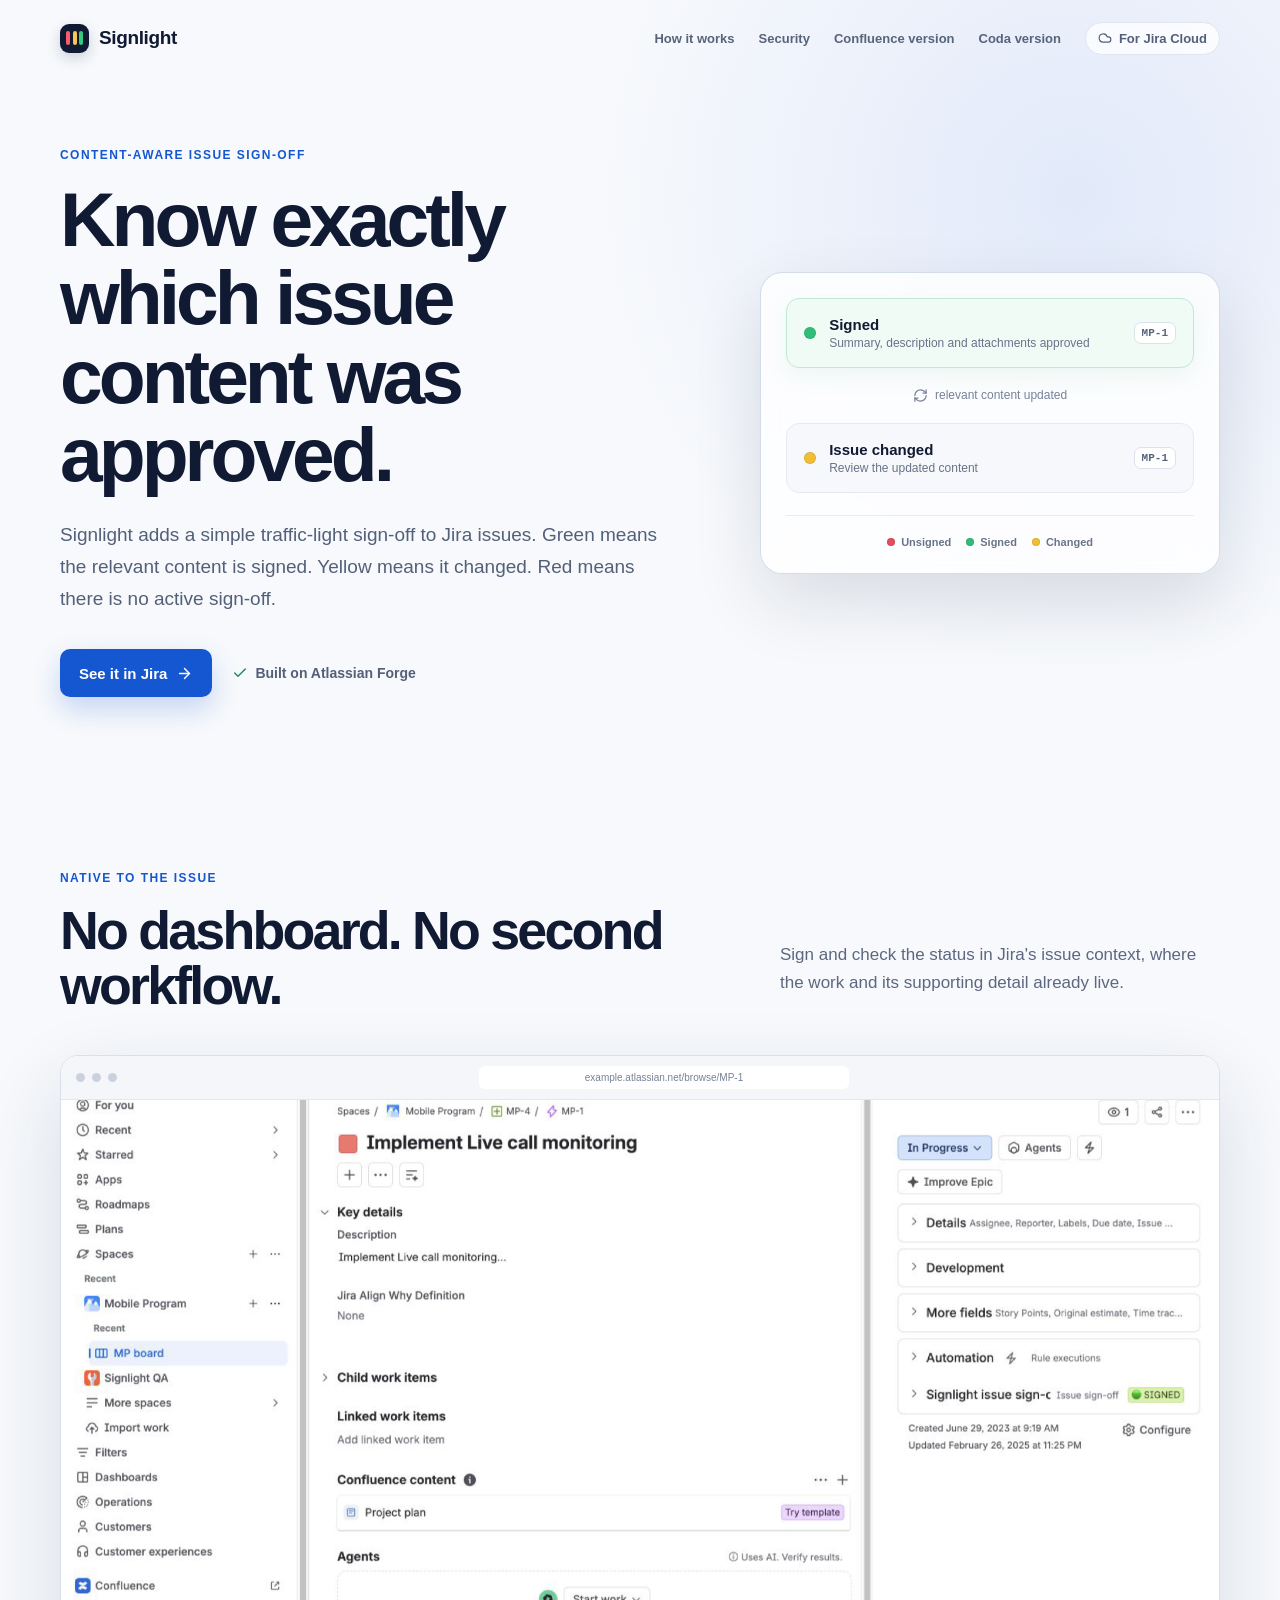
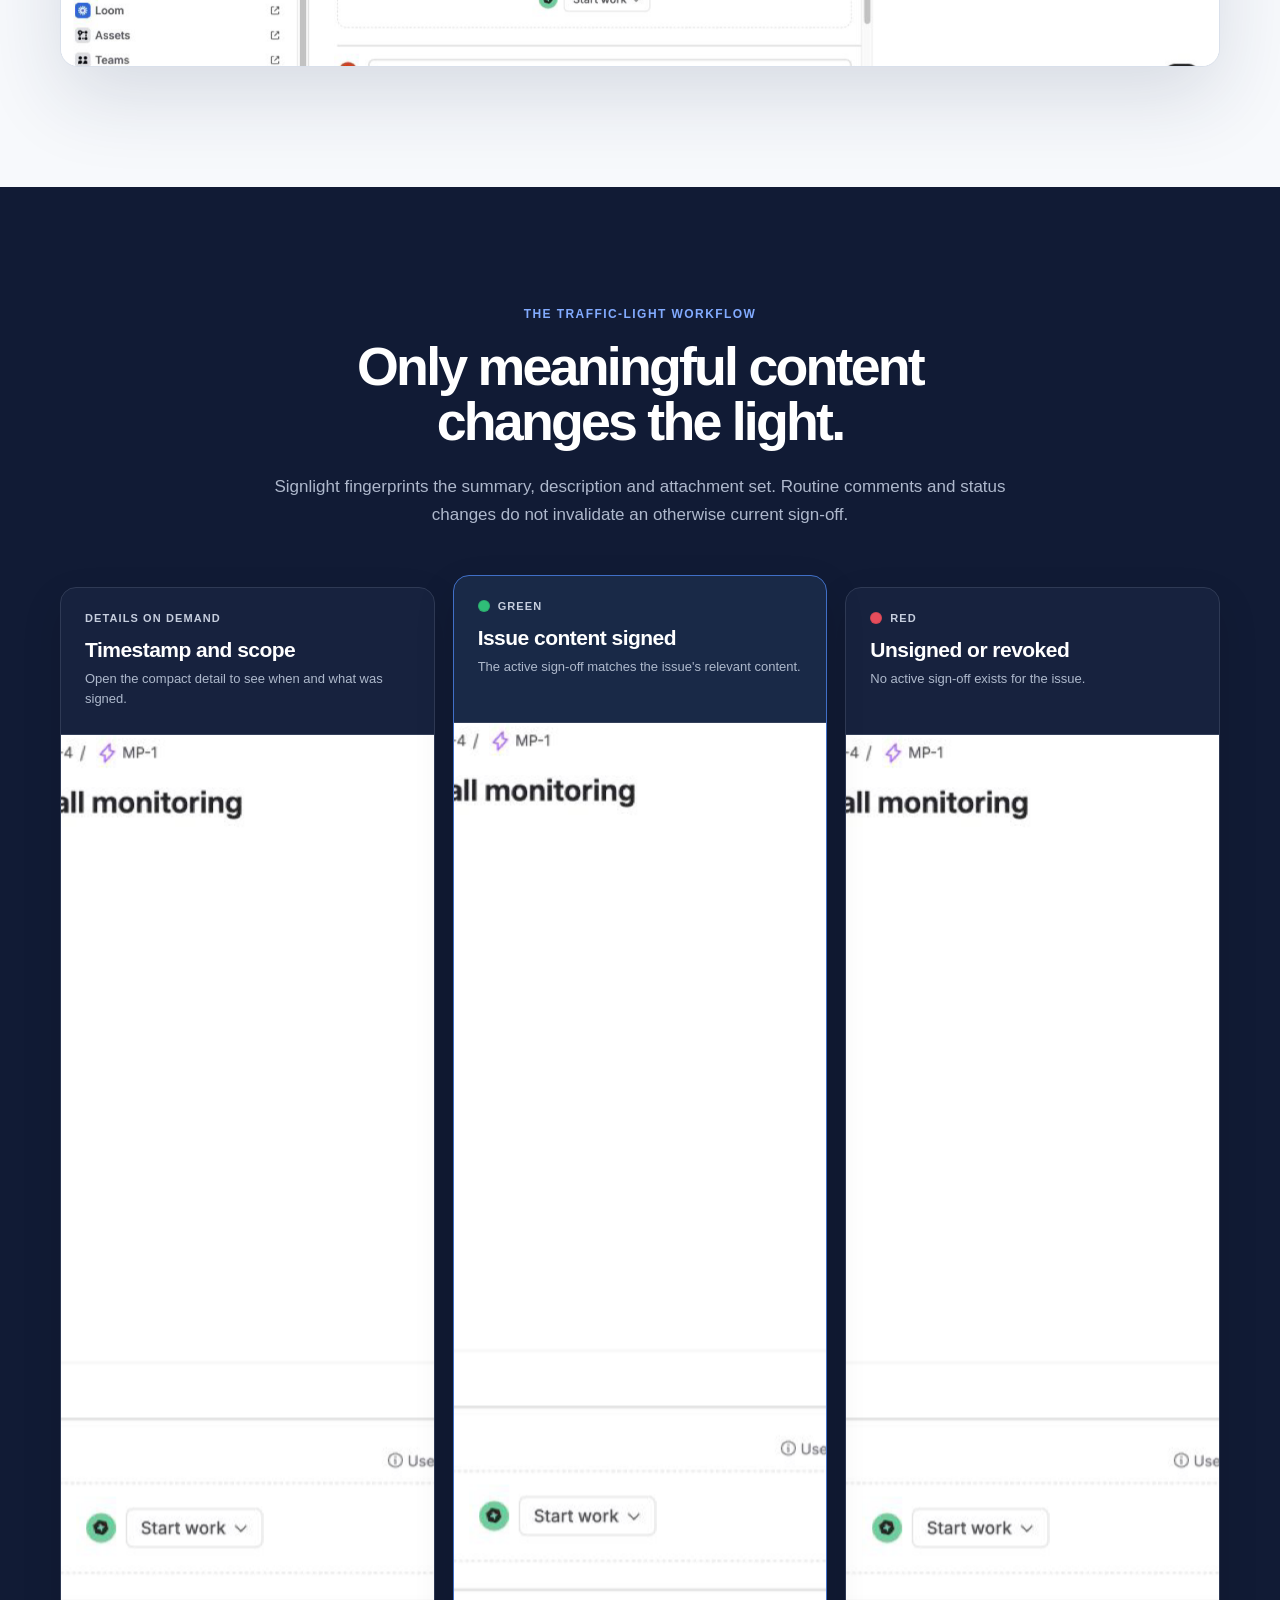
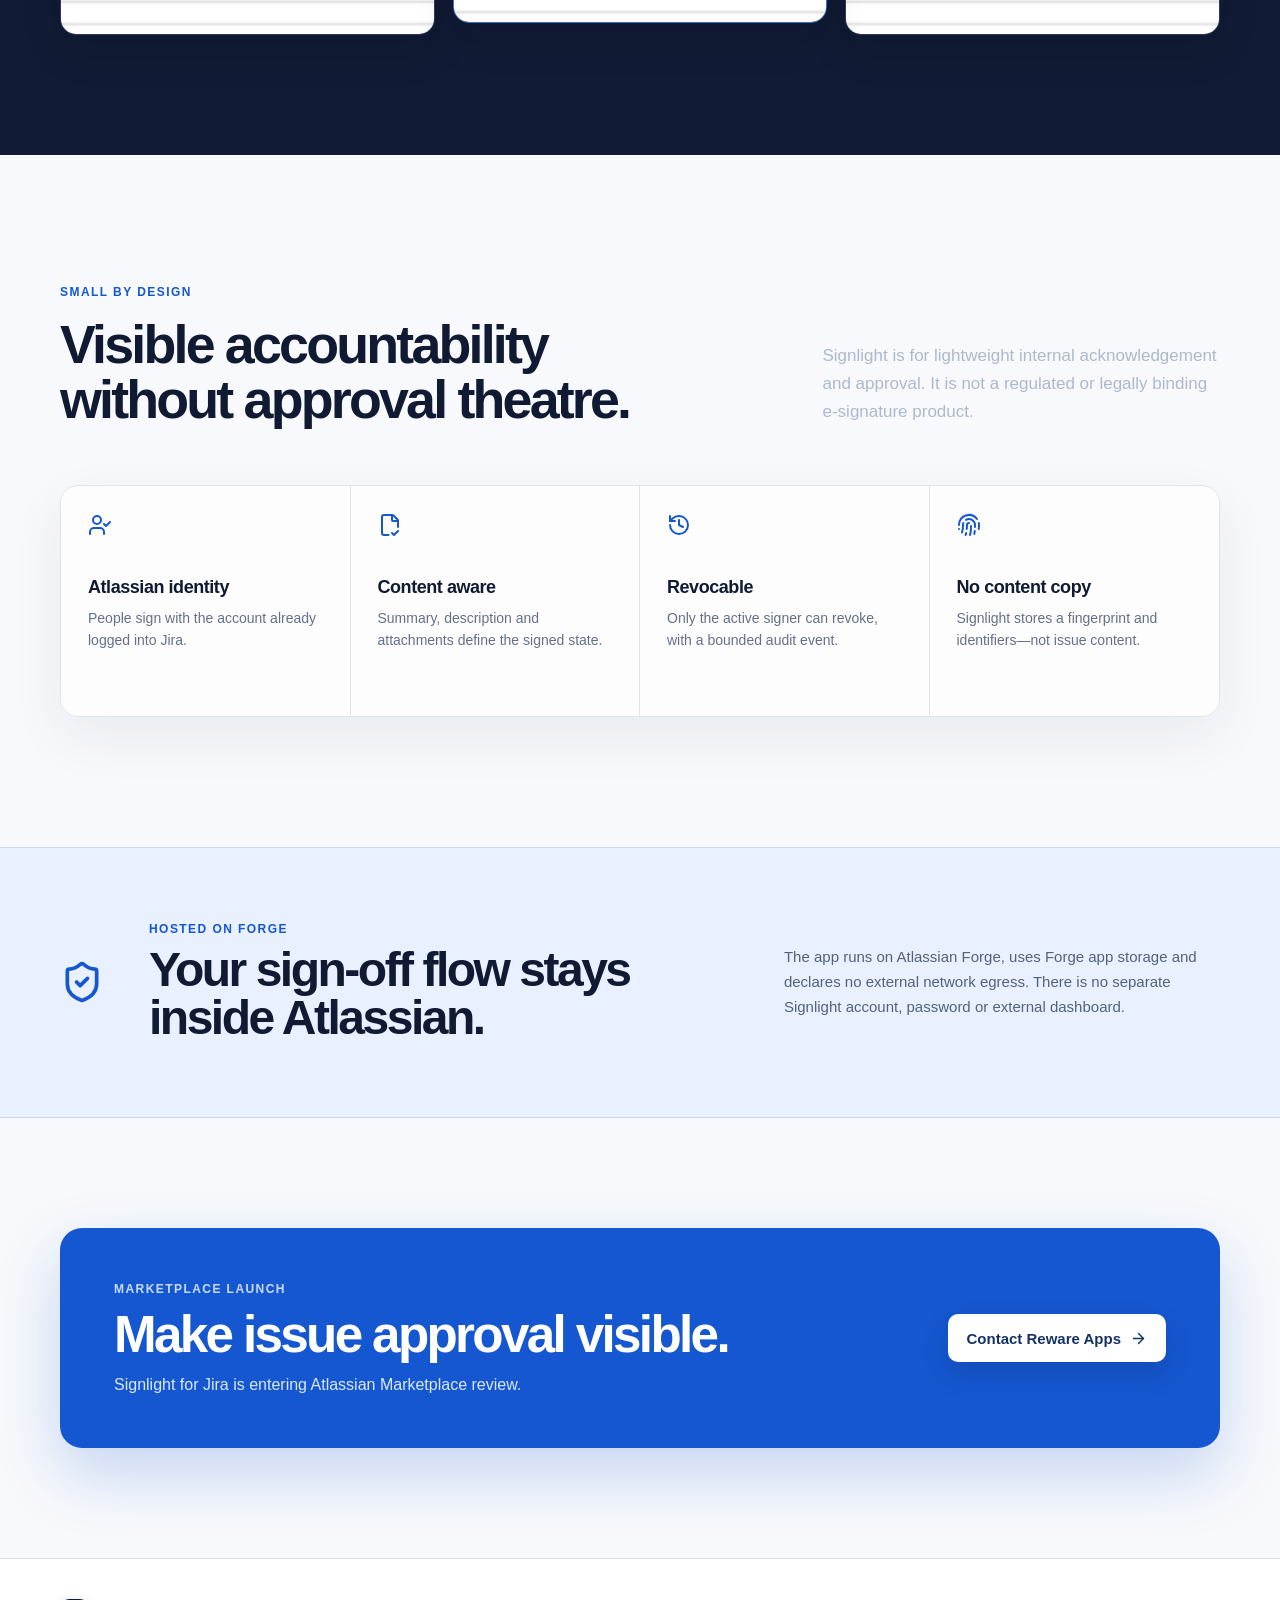
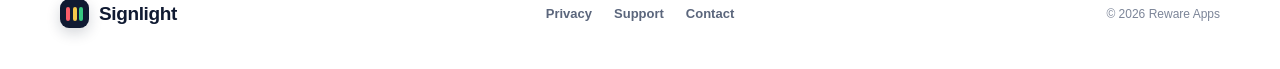
==== index.html @ dff4cdf1 "Publish product, privacy and support pages on GitHub Pages" ====
<!doctype html>
<html lang="en"><head><meta charset="utf-8"><meta name="viewport" content="width=device-width, initial-scale=1"><title>Signlight for Jira</title><meta name="description" content="Content-aware issue sign-off for Jira with clear red, yellow, and green status."><link rel="canonical" href="https://rewarestore.github.io/signlight-for-jira-docs/"><link rel="stylesheet" href="https://rewarestore.github.io/signlight-for-jira-docs/style.css"><link rel="icon" href="https://rewarestore.github.io/signlight-for-jira-docs/assets/favicon.svg"></head><body><link rel="preload" as="image" href="https://rewarestore.github.io/signlight-for-jira-docs/assets/jira/signlight-jira-signed.png"/><link rel="preload" as="image" href="https://rewarestore.github.io/signlight-for-jira-docs/assets/jira/signlight-jira-details.png"/><link rel="preload" as="image" href="https://rewarestore.github.io/signlight-for-jira-docs/assets/jira/signlight-jira-unsigned.png"/><main><nav class="site-nav shell" aria-label="Primary navigation"><a class="brand" href="#top" aria-label="Signlight for Jira home"><span class="brand-mark" aria-hidden="true"><span class="brand-light brand-light-red"></span><span class="brand-light brand-light-yellow"></span><span class="brand-light brand-light-green"></span></span><span>Signlight</span></a><div class="nav-side"><a href="#workflow">How it works</a><a href="#security">Security</a><a href="https://rewarestore.github.io/signlight-for-confluence-docs/">Confluence version</a><a href="https://rewarestore.github.io/signlight-for-coda-docs/">Coda version</a><span class="product-tag"><svg xmlns="http://www.w3.org/2000/svg" width="14" height="14" viewBox="0 0 24 24" fill="none" stroke="currentColor" stroke-width="2" stroke-linecap="round" stroke-linejoin="round" class="lucide lucide-cloud" aria-hidden="true"><path d="M17.5 19H9a7 7 0 1 1 6.71-9h1.79a4.5 4.5 0 1 1 0 9Z"></path></svg>For Jira Cloud</span></div></nav><section class="hero shell" id="top"><div class="hero-copy"><p class="eyebrow">Content-aware issue sign-off</p><h1>Know exactly which issue content was approved.</h1><p class="hero-lede">Signlight adds a simple traffic-light sign-off to Jira issues. Green means the relevant content is signed. Yellow means it changed. Red means there is no active sign-off.</p><div class="hero-actions"><a class="button button-primary" href="#workflow">See it in Jira<svg xmlns="http://www.w3.org/2000/svg" width="17" height="17" viewBox="0 0 24 24" fill="none" stroke="currentColor" stroke-width="2" stroke-linecap="round" stroke-linejoin="round" class="lucide lucide-arrow-right" aria-hidden="true"><path d="M5 12h14"></path><path d="m12 5 7 7-7 7"></path></svg></a><span class="quiet-proof"><svg xmlns="http://www.w3.org/2000/svg" width="16" height="16" viewBox="0 0 24 24" fill="none" stroke="currentColor" stroke-width="2" stroke-linecap="round" stroke-linejoin="round" class="lucide lucide-check" aria-hidden="true"><path d="M20 6 9 17l-5-5"></path></svg> Built on Atlassian Forge</span></div></div><div class="status-panel" aria-label="Signlight status lifecycle"><div class="status-card status-card-current"><span class="status-dot status-green"></span><div><strong>Signed</strong><span>Summary, description and attachments approved</span></div><span class="version-pill">MP-1</span></div><div class="status-connector"><svg xmlns="http://www.w3.org/2000/svg" width="15" height="15" viewBox="0 0 24 24" fill="none" stroke="currentColor" stroke-width="2" stroke-linecap="round" stroke-linejoin="round" class="lucide lucide-refresh-cw" aria-hidden="true"><path d="M3 12a9 9 0 0 1 9-9 9.75 9.75 0 0 1 6.74 2.74L21 8"></path><path d="M21 3v5h-5"></path><path d="M21 12a9 9 0 0 1-9 9 9.75 9.75 0 0 1-6.74-2.74L3 16"></path><path d="M8 16H3v5"></path></svg> relevant content updated</div><div class="status-card"><span class="status-dot status-yellow"></span><div><strong>Issue changed</strong><span>Review the updated content</span></div><span class="version-pill">MP-1</span></div><div class="status-legend"><span><i class="status-dot status-red"></i>Unsigned</span><span><i class="status-dot status-green"></i>Signed</span><span><i class="status-dot status-yellow"></i>Changed</span></div></div></section><section class="product-proof shell" id="workflow"><div class="proof-heading"><p class="eyebrow">Native to the issue</p><h2>No dashboard. No second workflow.</h2><p>Sign and check the status in Jira&#x27;s issue context, where the work and its supporting detail already live.</p></div><div class="browser-frame"><div class="browser-bar" aria-hidden="true"><span></span><span></span><span></span><div>example.atlassian.net/browse/MP-1</div></div><img src="https://rewarestore.github.io/signlight-for-jira-docs/assets/jira/signlight-jira-signed.png" alt="Jira issue showing Signlight with a green signed status" width="1840" height="900"/></div></section><section class="lifecycle-section"><div class="shell"><div class="section-heading centered"><p class="eyebrow">The traffic-light workflow</p><h2>Only meaningful content changes the light.</h2><p>Signlight fingerprints the summary, description and attachment set. Routine comments and status changes do not invalidate an otherwise current sign-off.</p></div><div class="lifecycle-grid"><article class="lifecycle-card"><div class="card-kicker">Details on demand</div><h3>Timestamp and scope</h3><p>Open the compact detail to see when and what was signed.</p><img src="https://rewarestore.github.io/signlight-for-jira-docs/assets/jira/signlight-jira-details.png" alt="Signlight sign-off details opened in a Jira issue" width="1840" height="900"/></article><article class="lifecycle-card featured"><div class="card-kicker"><i class="status-dot status-green"></i> Green</div><h3>Issue content signed</h3><p>The active sign-off matches the issue&#x27;s relevant content.</p><img src="https://rewarestore.github.io/signlight-for-jira-docs/assets/jira/signlight-jira-signed.png" alt="Green Signlight status in a Jira issue" width="1840" height="900"/></article><article class="lifecycle-card"><div class="card-kicker"><i class="status-dot status-red"></i> Red</div><h3>Unsigned or revoked</h3><p>No active sign-off exists for the issue.</p><img src="https://rewarestore.github.io/signlight-for-jira-docs/assets/jira/signlight-jira-unsigned.png" alt="Red unsigned Signlight status in a Jira issue" width="1840" height="900"/></article></div></div></section><section class="features shell" id="security"><div class="section-heading split-heading"><div><p class="eyebrow">Small by design</p><h2>Visible accountability without approval theatre.</h2></div><p>Signlight is for lightweight internal acknowledgement and approval. It is not a regulated or legally binding e-signature product.</p></div><div class="feature-grid"><article><svg xmlns="http://www.w3.org/2000/svg" width="24" height="24" viewBox="0 0 24 24" fill="none" stroke="currentColor" stroke-width="2" stroke-linecap="round" stroke-linejoin="round" class="lucide lucide-user-check" aria-hidden="true"><path d="m16 11 2 2 4-4"></path><path d="M16 21v-2a4 4 0 0 0-4-4H6a4 4 0 0 0-4 4v2"></path><circle cx="9" cy="7" r="4"></circle></svg><h3>Atlassian identity</h3><p>People sign with the account already logged into Jira.</p></article><article><svg xmlns="http://www.w3.org/2000/svg" width="24" height="24" viewBox="0 0 24 24" fill="none" stroke="currentColor" stroke-width="2" stroke-linecap="round" stroke-linejoin="round" class="lucide lucide-file-check-corner" aria-hidden="true"><path d="M10.5 22H6a2 2 0 0 1-2-2V4a2 2 0 0 1 2-2h8a2.4 2.4 0 0 1 1.706.706l3.588 3.588A2.4 2.4 0 0 1 20 8v6"></path><path d="M14 2v5a1 1 0 0 0 1 1h5"></path><path d="m14 20 2 2 4-4"></path></svg><h3>Content aware</h3><p>Summary, description and attachments define the signed state.</p></article><article><svg xmlns="http://www.w3.org/2000/svg" width="24" height="24" viewBox="0 0 24 24" fill="none" stroke="currentColor" stroke-width="2" stroke-linecap="round" stroke-linejoin="round" class="lucide lucide-rotate-ccw-clock" aria-hidden="true"><path d="M3 12a9 9 0 1 0 9-9 9.75 9.75 0 0 0-6.74 2.74L3 8"></path><path d="M3 3v5h5"></path><path d="M12 7v5l4 2"></path></svg><h3>Revocable</h3><p>Only the active signer can revoke, with a bounded audit event.</p></article><article><svg xmlns="http://www.w3.org/2000/svg" width="24" height="24" viewBox="0 0 24 24" fill="none" stroke="currentColor" stroke-width="2" stroke-linecap="round" stroke-linejoin="round" class="lucide lucide-fingerprint-pattern" aria-hidden="true"><path d="M12 10a2 2 0 0 0-2 2c0 1.02-.1 2.51-.26 4"></path><path d="M14 13.12c0 2.38 0 6.38-1 8.88"></path><path d="M17.29 21.02c.12-.6.43-2.3.5-3.02"></path><path d="M2 12a10 10 0 0 1 18-6"></path><path d="M2 16h.01"></path><path d="M21.8 16c.2-2 .131-5.354 0-6"></path><path d="M5 19.5C5.5 18 6 15 6 12a6 6 0 0 1 .34-2"></path><path d="M8.65 22c.21-.66.45-1.32.57-2"></path><path d="M9 6.8a6 6 0 0 1 9 5.2v2"></path></svg><h3>No content copy</h3><p>Signlight stores a fingerprint and identifiers—not issue content.</p></article></div></section><section class="security-band"><div class="shell security-inner"><svg xmlns="http://www.w3.org/2000/svg" width="44" height="44" viewBox="0 0 24 24" fill="none" stroke="currentColor" stroke-width="2" stroke-linecap="round" stroke-linejoin="round" class="lucide lucide-shield-check" aria-hidden="true"><path d="M20 13c0 5-3.5 7.5-7.66 8.95a1 1 0 0 1-.67-.01C7.5 20.5 4 18 4 13V6a1 1 0 0 1 1-1c2 0 4.5-1.2 6.24-2.72a1.17 1.17 0 0 1 1.52 0C14.51 3.81 17 5 19 5a1 1 0 0 1 1 1z"></path><path d="m9 12 2 2 4-4"></path></svg><div><p class="eyebrow">Hosted on Forge</p><h2>Your sign-off flow stays inside Atlassian.</h2></div><p>The app runs on Atlassian Forge, uses Forge app storage and declares no external network egress. There is no separate Signlight account, password or external dashboard.</p></div></section><section class="final-cta shell"><div><p class="eyebrow">Marketplace launch</p><h2>Make issue approval visible.</h2><p>Signlight for Jira is entering Atlassian Marketplace review.</p></div><a class="button button-light" href="mailto:anders.reware@gmail.com?subject=Signlight%20for%20Jira">Contact Reware Apps <svg xmlns="http://www.w3.org/2000/svg" width="17" height="17" viewBox="0 0 24 24" fill="none" stroke="currentColor" stroke-width="2" stroke-linecap="round" stroke-linejoin="round" class="lucide lucide-arrow-right" aria-hidden="true"><path d="M5 12h14"></path><path d="m12 5 7 7-7 7"></path></svg></a></section><footer><div class="shell footer-inner"><a class="brand" href="#top"><span class="brand-mark" aria-hidden="true"><span class="brand-light brand-light-red"></span><span class="brand-light brand-light-yellow"></span><span class="brand-light brand-light-green"></span></span><span>Signlight</span></a><div><a href="https://rewarestore.github.io/signlight-for-jira-docs/privacy/">Privacy</a><a href="https://rewarestore.github.io/signlight-for-jira-docs/support/">Support</a><a href="mailto:anders.reware@gmail.com">Contact</a></div><p>© 2026 Reware Apps</p></div></footer></main></body></html>
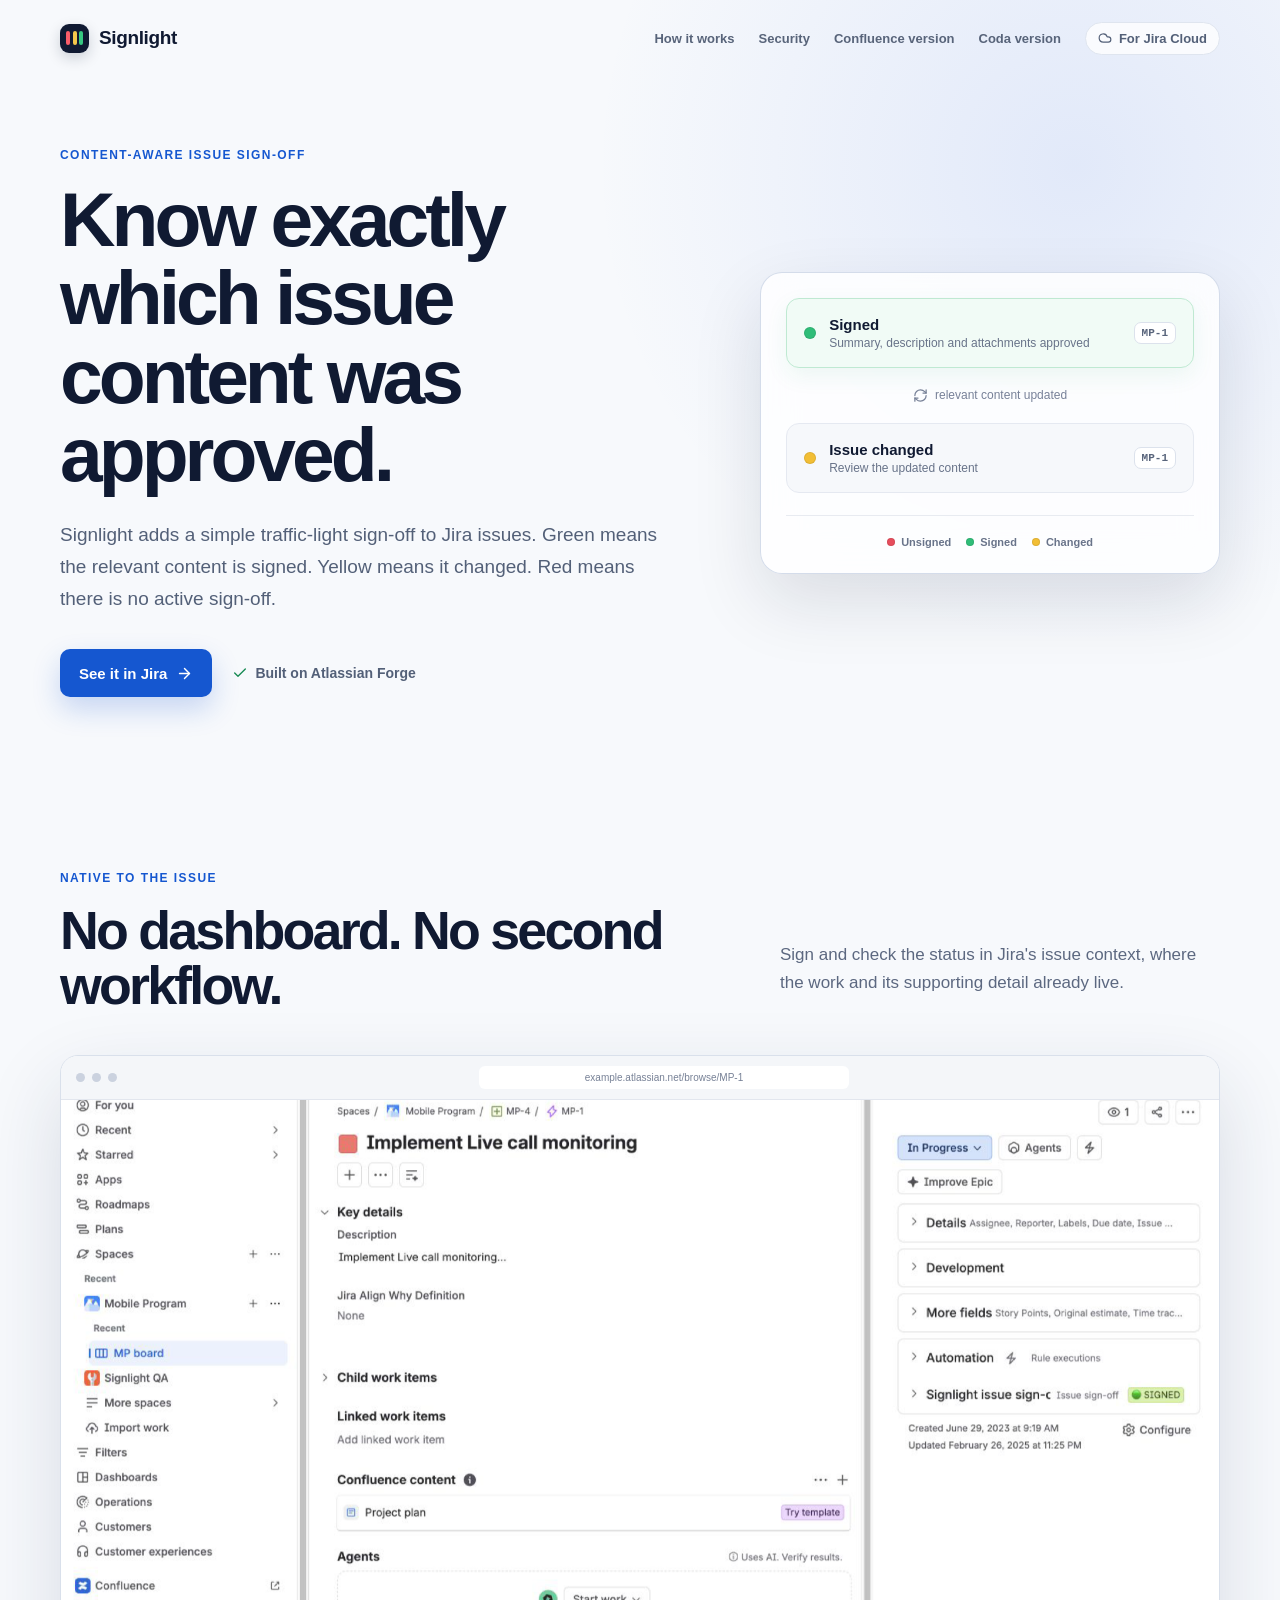
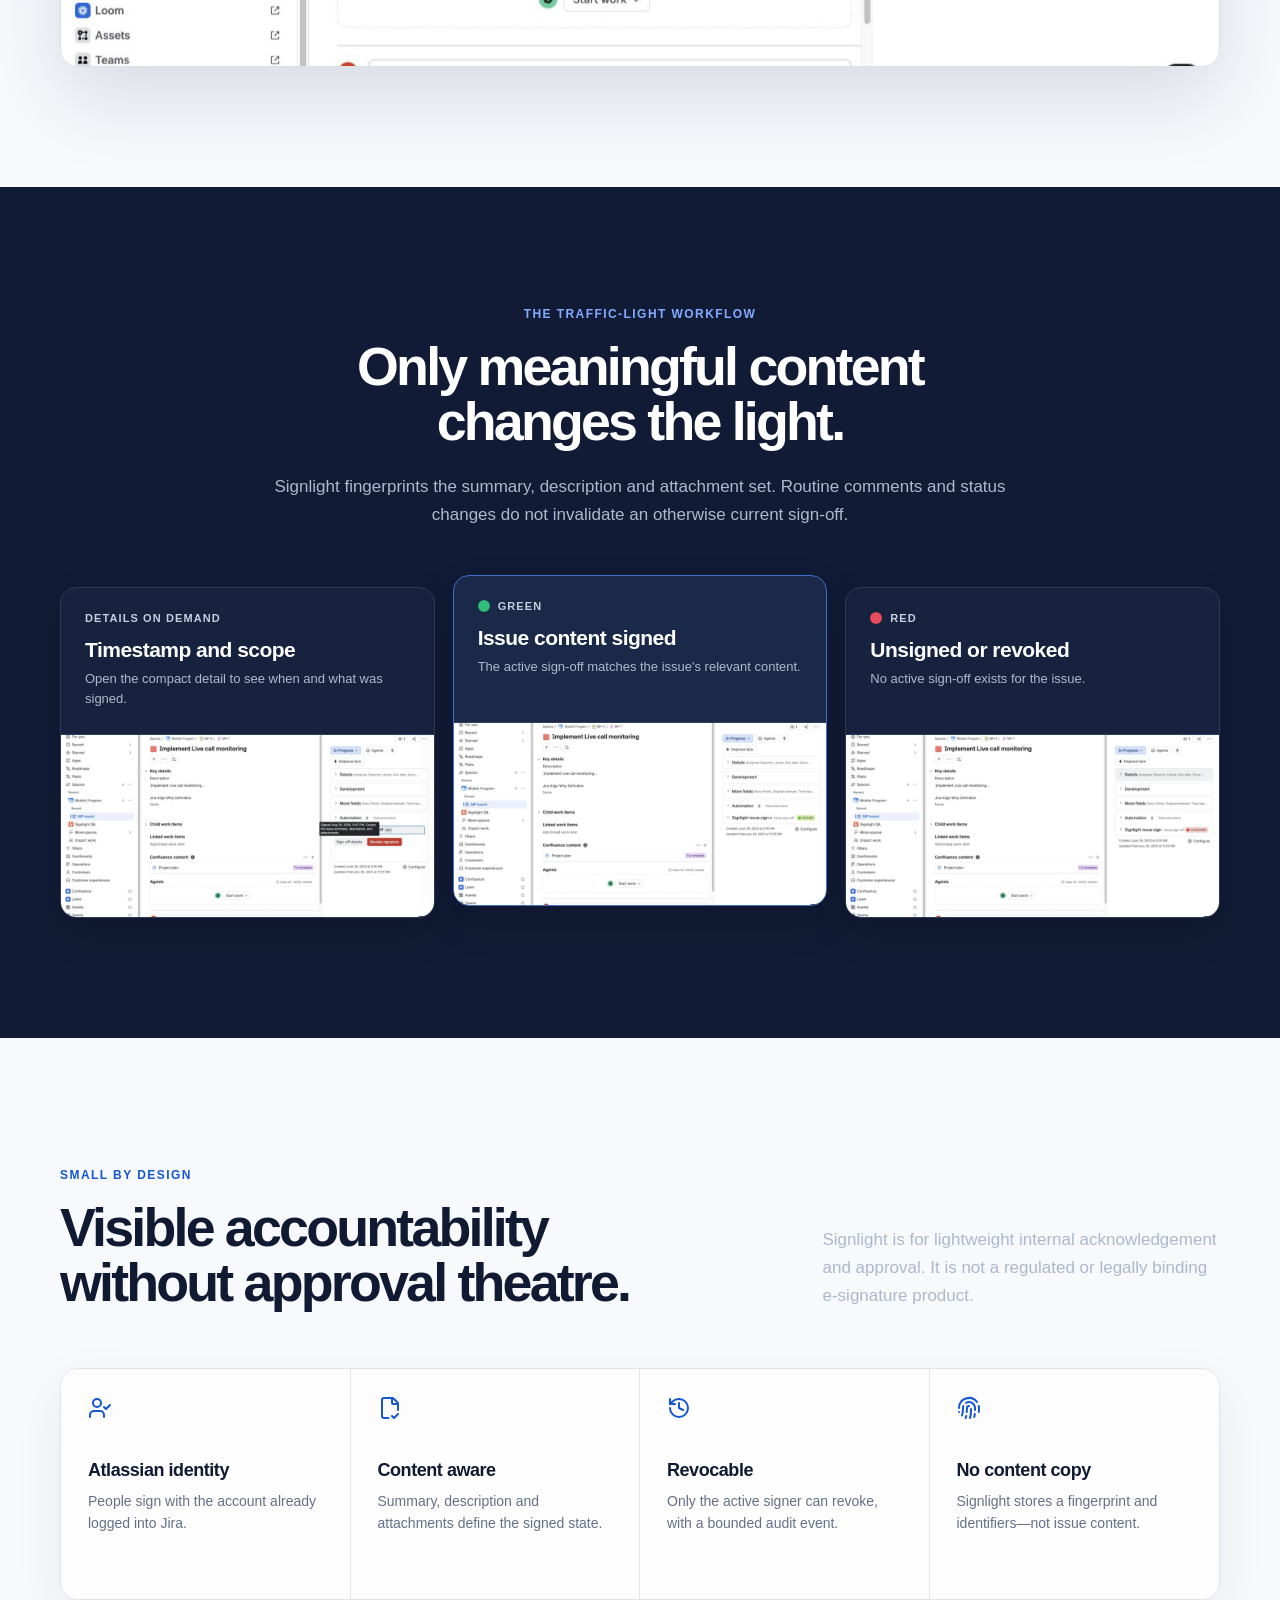
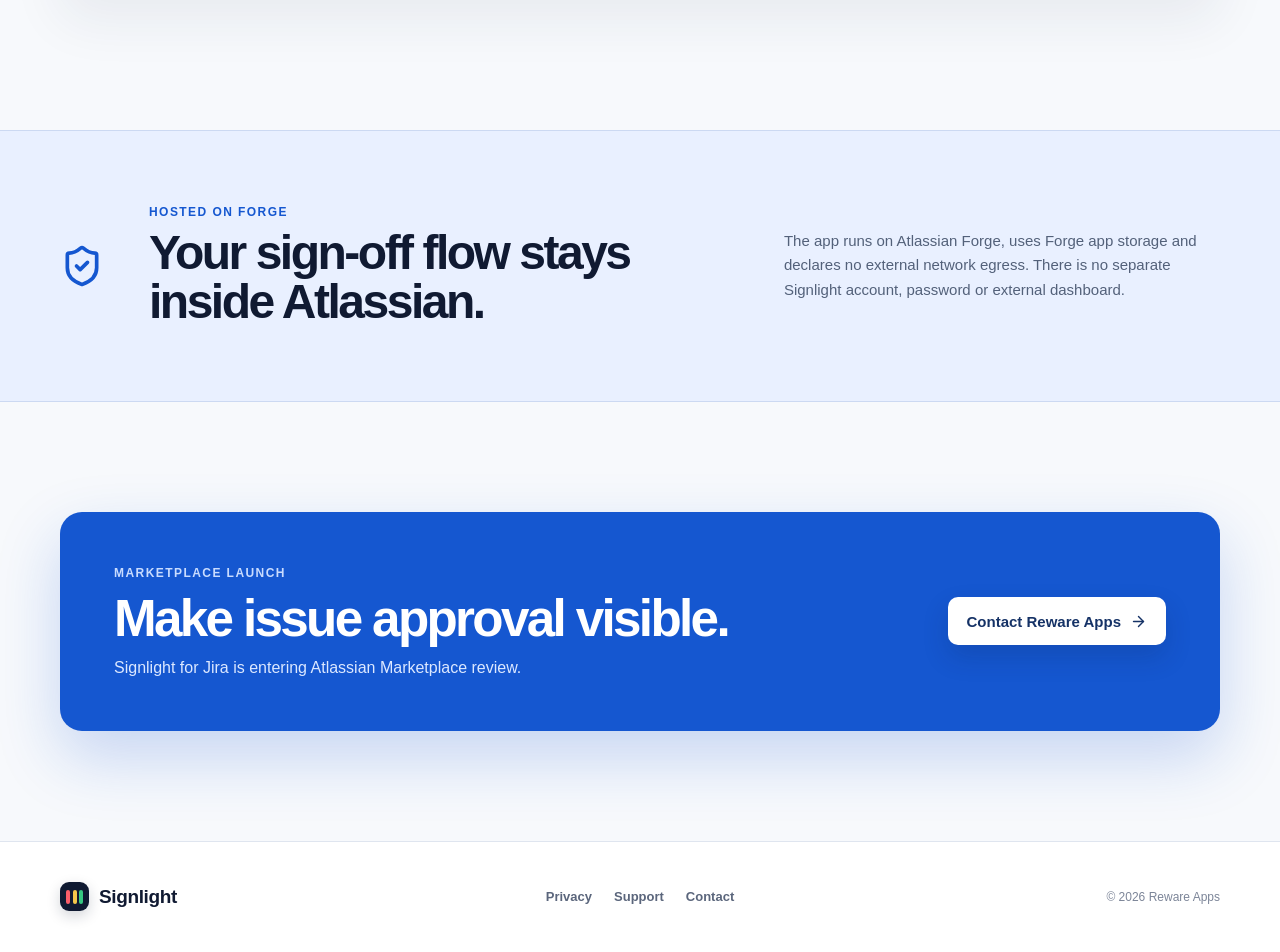
==== commit 2a1474b0: "Bust cached Signlight site stylesheet" ====
--- a/index.html
+++ b/index.html
@@ -1,2 +1,2 @@
 <!doctype html>
-<html lang="en"><head><meta charset="utf-8"><meta name="viewport" content="width=device-width, initial-scale=1"><title>Signlight for Jira</title><meta name="description" content="Content-aware issue sign-off for Jira with clear red, yellow, and green status."><link rel="canonical" href="https://rewarestore.github.io/signlight-for-jira-docs/"><link rel="stylesheet" href="https://rewarestore.github.io/signlight-for-jira-docs/style.css"><link rel="icon" href="https://rewarestore.github.io/signlight-for-jira-docs/assets/favicon.svg"></head><body><link rel="preload" as="image" href="https://rewarestore.github.io/signlight-for-jira-docs/assets/jira/signlight-jira-signed.png"/><link rel="preload" as="image" href="https://rewarestore.github.io/signlight-for-jira-docs/assets/jira/signlight-jira-details.png"/><link rel="preload" as="image" href="https://rewarestore.github.io/signlight-for-jira-docs/assets/jira/signlight-jira-unsigned.png"/><main><nav class="site-nav shell" aria-label="Primary navigation"><a class="brand" href="#top" aria-label="Signlight for Jira home"><span class="brand-mark" aria-hidden="true"><span class="brand-light brand-light-red"></span><span class="brand-light brand-light-yellow"></span><span class="brand-light brand-light-green"></span></span><span>Signlight</span></a><div class="nav-side"><a href="#workflow">How it works</a><a href="#security">Security</a><a href="https://rewarestore.github.io/signlight-for-confluence-docs/">Confluence version</a><a href="https://rewarestore.github.io/signlight-for-coda-docs/">Coda version</a><span class="product-tag"><svg xmlns="http://www.w3.org/2000/svg" width="14" height="14" viewBox="0 0 24 24" fill="none" stroke="currentColor" stroke-width="2" stroke-linecap="round" stroke-linejoin="round" class="lucide lucide-cloud" aria-hidden="true"><path d="M17.5 19H9a7 7 0 1 1 6.71-9h1.79a4.5 4.5 0 1 1 0 9Z"></path></svg>For Jira Cloud</span></div></nav><section class="hero shell" id="top"><div class="hero-copy"><p class="eyebrow">Content-aware issue sign-off</p><h1>Know exactly which issue content was approved.</h1><p class="hero-lede">Signlight adds a simple traffic-light sign-off to Jira issues. Green means the relevant content is signed. Yellow means it changed. Red means there is no active sign-off.</p><div class="hero-actions"><a class="button button-primary" href="#workflow">See it in Jira<svg xmlns="http://www.w3.org/2000/svg" width="17" height="17" viewBox="0 0 24 24" fill="none" stroke="currentColor" stroke-width="2" stroke-linecap="round" stroke-linejoin="round" class="lucide lucide-arrow-right" aria-hidden="true"><path d="M5 12h14"></path><path d="m12 5 7 7-7 7"></path></svg></a><span class="quiet-proof"><svg xmlns="http://www.w3.org/2000/svg" width="16" height="16" viewBox="0 0 24 24" fill="none" stroke="currentColor" stroke-width="2" stroke-linecap="round" stroke-linejoin="round" class="lucide lucide-check" aria-hidden="true"><path d="M20 6 9 17l-5-5"></path></svg> Built on Atlassian Forge</span></div></div><div class="status-panel" aria-label="Signlight status lifecycle"><div class="status-card status-card-current"><span class="status-dot status-green"></span><div><strong>Signed</strong><span>Summary, description and attachments approved</span></div><span class="version-pill">MP-1</span></div><div class="status-connector"><svg xmlns="http://www.w3.org/2000/svg" width="15" height="15" viewBox="0 0 24 24" fill="none" stroke="currentColor" stroke-width="2" stroke-linecap="round" stroke-linejoin="round" class="lucide lucide-refresh-cw" aria-hidden="true"><path d="M3 12a9 9 0 0 1 9-9 9.75 9.75 0 0 1 6.74 2.74L21 8"></path><path d="M21 3v5h-5"></path><path d="M21 12a9 9 0 0 1-9 9 9.75 9.75 0 0 1-6.74-2.74L3 16"></path><path d="M8 16H3v5"></path></svg> relevant content updated</div><div class="status-card"><span class="status-dot status-yellow"></span><div><strong>Issue changed</strong><span>Review the updated content</span></div><span class="version-pill">MP-1</span></div><div class="status-legend"><span><i class="status-dot status-red"></i>Unsigned</span><span><i class="status-dot status-green"></i>Signed</span><span><i class="status-dot status-yellow"></i>Changed</span></div></div></section><section class="product-proof shell" id="workflow"><div class="proof-heading"><p class="eyebrow">Native to the issue</p><h2>No dashboard. No second workflow.</h2><p>Sign and check the status in Jira&#x27;s issue context, where the work and its supporting detail already live.</p></div><div class="browser-frame"><div class="browser-bar" aria-hidden="true"><span></span><span></span><span></span><div>example.atlassian.net/browse/MP-1</div></div><img src="https://rewarestore.github.io/signlight-for-jira-docs/assets/jira/signlight-jira-signed.png" alt="Jira issue showing Signlight with a green signed status" width="1840" height="900"/></div></section><section class="lifecycle-section"><div class="shell"><div class="section-heading centered"><p class="eyebrow">The traffic-light workflow</p><h2>Only meaningful content changes the light.</h2><p>Signlight fingerprints the summary, description and attachment set. Routine comments and status changes do not invalidate an otherwise current sign-off.</p></div><div class="lifecycle-grid"><article class="lifecycle-card"><div class="card-kicker">Details on demand</div><h3>Timestamp and scope</h3><p>Open the compact detail to see when and what was signed.</p><img src="https://rewarestore.github.io/signlight-for-jira-docs/assets/jira/signlight-jira-details.png" alt="Signlight sign-off details opened in a Jira issue" width="1840" height="900"/></article><article class="lifecycle-card featured"><div class="card-kicker"><i class="status-dot status-green"></i> Green</div><h3>Issue content signed</h3><p>The active sign-off matches the issue&#x27;s relevant content.</p><img src="https://rewarestore.github.io/signlight-for-jira-docs/assets/jira/signlight-jira-signed.png" alt="Green Signlight status in a Jira issue" width="1840" height="900"/></article><article class="lifecycle-card"><div class="card-kicker"><i class="status-dot status-red"></i> Red</div><h3>Unsigned or revoked</h3><p>No active sign-off exists for the issue.</p><img src="https://rewarestore.github.io/signlight-for-jira-docs/assets/jira/signlight-jira-unsigned.png" alt="Red unsigned Signlight status in a Jira issue" width="1840" height="900"/></article></div></div></section><section class="features shell" id="security"><div class="section-heading split-heading"><div><p class="eyebrow">Small by design</p><h2>Visible accountability without approval theatre.</h2></div><p>Signlight is for lightweight internal acknowledgement and approval. It is not a regulated or legally binding e-signature product.</p></div><div class="feature-grid"><article><svg xmlns="http://www.w3.org/2000/svg" width="24" height="24" viewBox="0 0 24 24" fill="none" stroke="currentColor" stroke-width="2" stroke-linecap="round" stroke-linejoin="round" class="lucide lucide-user-check" aria-hidden="true"><path d="m16 11 2 2 4-4"></path><path d="M16 21v-2a4 4 0 0 0-4-4H6a4 4 0 0 0-4 4v2"></path><circle cx="9" cy="7" r="4"></circle></svg><h3>Atlassian identity</h3><p>People sign with the account already logged into Jira.</p></article><article><svg xmlns="http://www.w3.org/2000/svg" width="24" height="24" viewBox="0 0 24 24" fill="none" stroke="currentColor" stroke-width="2" stroke-linecap="round" stroke-linejoin="round" class="lucide lucide-file-check-corner" aria-hidden="true"><path d="M10.5 22H6a2 2 0 0 1-2-2V4a2 2 0 0 1 2-2h8a2.4 2.4 0 0 1 1.706.706l3.588 3.588A2.4 2.4 0 0 1 20 8v6"></path><path d="M14 2v5a1 1 0 0 0 1 1h5"></path><path d="m14 20 2 2 4-4"></path></svg><h3>Content aware</h3><p>Summary, description and attachments define the signed state.</p></article><article><svg xmlns="http://www.w3.org/2000/svg" width="24" height="24" viewBox="0 0 24 24" fill="none" stroke="currentColor" stroke-width="2" stroke-linecap="round" stroke-linejoin="round" class="lucide lucide-rotate-ccw-clock" aria-hidden="true"><path d="M3 12a9 9 0 1 0 9-9 9.75 9.75 0 0 0-6.74 2.74L3 8"></path><path d="M3 3v5h5"></path><path d="M12 7v5l4 2"></path></svg><h3>Revocable</h3><p>Only the active signer can revoke, with a bounded audit event.</p></article><article><svg xmlns="http://www.w3.org/2000/svg" width="24" height="24" viewBox="0 0 24 24" fill="none" stroke="currentColor" stroke-width="2" stroke-linecap="round" stroke-linejoin="round" class="lucide lucide-fingerprint-pattern" aria-hidden="true"><path d="M12 10a2 2 0 0 0-2 2c0 1.02-.1 2.51-.26 4"></path><path d="M14 13.12c0 2.38 0 6.38-1 8.88"></path><path d="M17.29 21.02c.12-.6.43-2.3.5-3.02"></path><path d="M2 12a10 10 0 0 1 18-6"></path><path d="M2 16h.01"></path><path d="M21.8 16c.2-2 .131-5.354 0-6"></path><path d="M5 19.5C5.5 18 6 15 6 12a6 6 0 0 1 .34-2"></path><path d="M8.65 22c.21-.66.45-1.32.57-2"></path><path d="M9 6.8a6 6 0 0 1 9 5.2v2"></path></svg><h3>No content copy</h3><p>Signlight stores a fingerprint and identifiers—not issue content.</p></article></div></section><section class="security-band"><div class="shell security-inner"><svg xmlns="http://www.w3.org/2000/svg" width="44" height="44" viewBox="0 0 24 24" fill="none" stroke="currentColor" stroke-width="2" stroke-linecap="round" stroke-linejoin="round" class="lucide lucide-shield-check" aria-hidden="true"><path d="M20 13c0 5-3.5 7.5-7.66 8.95a1 1 0 0 1-.67-.01C7.5 20.5 4 18 4 13V6a1 1 0 0 1 1-1c2 0 4.5-1.2 6.24-2.72a1.17 1.17 0 0 1 1.52 0C14.51 3.81 17 5 19 5a1 1 0 0 1 1 1z"></path><path d="m9 12 2 2 4-4"></path></svg><div><p class="eyebrow">Hosted on Forge</p><h2>Your sign-off flow stays inside Atlassian.</h2></div><p>The app runs on Atlassian Forge, uses Forge app storage and declares no external network egress. There is no separate Signlight account, password or external dashboard.</p></div></section><section class="final-cta shell"><div><p class="eyebrow">Marketplace launch</p><h2>Make issue approval visible.</h2><p>Signlight for Jira is entering Atlassian Marketplace review.</p></div><a class="button button-light" href="mailto:anders.reware@gmail.com?subject=Signlight%20for%20Jira">Contact Reware Apps <svg xmlns="http://www.w3.org/2000/svg" width="17" height="17" viewBox="0 0 24 24" fill="none" stroke="currentColor" stroke-width="2" stroke-linecap="round" stroke-linejoin="round" class="lucide lucide-arrow-right" aria-hidden="true"><path d="M5 12h14"></path><path d="m12 5 7 7-7 7"></path></svg></a></section><footer><div class="shell footer-inner"><a class="brand" href="#top"><span class="brand-mark" aria-hidden="true"><span class="brand-light brand-light-red"></span><span class="brand-light brand-light-yellow"></span><span class="brand-light brand-light-green"></span></span><span>Signlight</span></a><div><a href="https://rewarestore.github.io/signlight-for-jira-docs/privacy/">Privacy</a><a href="https://rewarestore.github.io/signlight-for-jira-docs/support/">Support</a><a href="mailto:anders.reware@gmail.com">Contact</a></div><p>© 2026 Reware Apps</p></div></footer></main></body></html>
+<html lang="en"><head><meta charset="utf-8"><meta name="viewport" content="width=device-width, initial-scale=1"><title>Signlight for Jira</title><meta name="description" content="Content-aware issue sign-off for Jira with clear red, yellow, and green status."><link rel="canonical" href="https://rewarestore.github.io/signlight-for-jira-docs/"><link rel="stylesheet" href="https://rewarestore.github.io/signlight-for-jira-docs/style.css?v=20260924"><link rel="icon" href="https://rewarestore.github.io/signlight-for-jira-docs/assets/favicon.svg"></head><body><link rel="preload" as="image" href="https://rewarestore.github.io/signlight-for-jira-docs/assets/jira/signlight-jira-signed.png"/><link rel="preload" as="image" href="https://rewarestore.github.io/signlight-for-jira-docs/assets/jira/signlight-jira-details.png"/><link rel="preload" as="image" href="https://rewarestore.github.io/signlight-for-jira-docs/assets/jira/signlight-jira-unsigned.png"/><main><nav class="site-nav shell" aria-label="Primary navigation"><a class="brand" href="#top" aria-label="Signlight for Jira home"><span class="brand-mark" aria-hidden="true"><span class="brand-light brand-light-red"></span><span class="brand-light brand-light-yellow"></span><span class="brand-light brand-light-green"></span></span><span>Signlight</span></a><div class="nav-side"><a href="#workflow">How it works</a><a href="#security">Security</a><a href="https://rewarestore.github.io/signlight-for-confluence-docs/">Confluence version</a><a href="https://rewarestore.github.io/signlight-for-coda-docs/">Coda version</a><span class="product-tag"><svg xmlns="http://www.w3.org/2000/svg" width="14" height="14" viewBox="0 0 24 24" fill="none" stroke="currentColor" stroke-width="2" stroke-linecap="round" stroke-linejoin="round" class="lucide lucide-cloud" aria-hidden="true"><path d="M17.5 19H9a7 7 0 1 1 6.71-9h1.79a4.5 4.5 0 1 1 0 9Z"></path></svg>For Jira Cloud</span></div></nav><section class="hero shell" id="top"><div class="hero-copy"><p class="eyebrow">Content-aware issue sign-off</p><h1>Know exactly which issue content was approved.</h1><p class="hero-lede">Signlight adds a simple traffic-light sign-off to Jira issues. Green means the relevant content is signed. Yellow means it changed. Red means there is no active sign-off.</p><div class="hero-actions"><a class="button button-primary" href="#workflow">See it in Jira<svg xmlns="http://www.w3.org/2000/svg" width="17" height="17" viewBox="0 0 24 24" fill="none" stroke="currentColor" stroke-width="2" stroke-linecap="round" stroke-linejoin="round" class="lucide lucide-arrow-right" aria-hidden="true"><path d="M5 12h14"></path><path d="m12 5 7 7-7 7"></path></svg></a><span class="quiet-proof"><svg xmlns="http://www.w3.org/2000/svg" width="16" height="16" viewBox="0 0 24 24" fill="none" stroke="currentColor" stroke-width="2" stroke-linecap="round" stroke-linejoin="round" class="lucide lucide-check" aria-hidden="true"><path d="M20 6 9 17l-5-5"></path></svg> Built on Atlassian Forge</span></div></div><div class="status-panel" aria-label="Signlight status lifecycle"><div class="status-card status-card-current"><span class="status-dot status-green"></span><div><strong>Signed</strong><span>Summary, description and attachments approved</span></div><span class="version-pill">MP-1</span></div><div class="status-connector"><svg xmlns="http://www.w3.org/2000/svg" width="15" height="15" viewBox="0 0 24 24" fill="none" stroke="currentColor" stroke-width="2" stroke-linecap="round" stroke-linejoin="round" class="lucide lucide-refresh-cw" aria-hidden="true"><path d="M3 12a9 9 0 0 1 9-9 9.75 9.75 0 0 1 6.74 2.74L21 8"></path><path d="M21 3v5h-5"></path><path d="M21 12a9 9 0 0 1-9 9 9.75 9.75 0 0 1-6.74-2.74L3 16"></path><path d="M8 16H3v5"></path></svg> relevant content updated</div><div class="status-card"><span class="status-dot status-yellow"></span><div><strong>Issue changed</strong><span>Review the updated content</span></div><span class="version-pill">MP-1</span></div><div class="status-legend"><span><i class="status-dot status-red"></i>Unsigned</span><span><i class="status-dot status-green"></i>Signed</span><span><i class="status-dot status-yellow"></i>Changed</span></div></div></section><section class="product-proof shell" id="workflow"><div class="proof-heading"><p class="eyebrow">Native to the issue</p><h2>No dashboard. No second workflow.</h2><p>Sign and check the status in Jira&#x27;s issue context, where the work and its supporting detail already live.</p></div><div class="browser-frame"><div class="browser-bar" aria-hidden="true"><span></span><span></span><span></span><div>example.atlassian.net/browse/MP-1</div></div><img src="https://rewarestore.github.io/signlight-for-jira-docs/assets/jira/signlight-jira-signed.png" alt="Jira issue showing Signlight with a green signed status" width="1840" height="900"/></div></section><section class="lifecycle-section"><div class="shell"><div class="section-heading centered"><p class="eyebrow">The traffic-light workflow</p><h2>Only meaningful content changes the light.</h2><p>Signlight fingerprints the summary, description and attachment set. Routine comments and status changes do not invalidate an otherwise current sign-off.</p></div><div class="lifecycle-grid"><article class="lifecycle-card"><div class="card-kicker">Details on demand</div><h3>Timestamp and scope</h3><p>Open the compact detail to see when and what was signed.</p><img src="https://rewarestore.github.io/signlight-for-jira-docs/assets/jira/signlight-jira-details.png" alt="Signlight sign-off details opened in a Jira issue" width="1840" height="900"/></article><article class="lifecycle-card featured"><div class="card-kicker"><i class="status-dot status-green"></i> Green</div><h3>Issue content signed</h3><p>The active sign-off matches the issue&#x27;s relevant content.</p><img src="https://rewarestore.github.io/signlight-for-jira-docs/assets/jira/signlight-jira-signed.png" alt="Green Signlight status in a Jira issue" width="1840" height="900"/></article><article class="lifecycle-card"><div class="card-kicker"><i class="status-dot status-red"></i> Red</div><h3>Unsigned or revoked</h3><p>No active sign-off exists for the issue.</p><img src="https://rewarestore.github.io/signlight-for-jira-docs/assets/jira/signlight-jira-unsigned.png" alt="Red unsigned Signlight status in a Jira issue" width="1840" height="900"/></article></div></div></section><section class="features shell" id="security"><div class="section-heading split-heading"><div><p class="eyebrow">Small by design</p><h2>Visible accountability without approval theatre.</h2></div><p>Signlight is for lightweight internal acknowledgement and approval. It is not a regulated or legally binding e-signature product.</p></div><div class="feature-grid"><article><svg xmlns="http://www.w3.org/2000/svg" width="24" height="24" viewBox="0 0 24 24" fill="none" stroke="currentColor" stroke-width="2" stroke-linecap="round" stroke-linejoin="round" class="lucide lucide-user-check" aria-hidden="true"><path d="m16 11 2 2 4-4"></path><path d="M16 21v-2a4 4 0 0 0-4-4H6a4 4 0 0 0-4 4v2"></path><circle cx="9" cy="7" r="4"></circle></svg><h3>Atlassian identity</h3><p>People sign with the account already logged into Jira.</p></article><article><svg xmlns="http://www.w3.org/2000/svg" width="24" height="24" viewBox="0 0 24 24" fill="none" stroke="currentColor" stroke-width="2" stroke-linecap="round" stroke-linejoin="round" class="lucide lucide-file-check-corner" aria-hidden="true"><path d="M10.5 22H6a2 2 0 0 1-2-2V4a2 2 0 0 1 2-2h8a2.4 2.4 0 0 1 1.706.706l3.588 3.588A2.4 2.4 0 0 1 20 8v6"></path><path d="M14 2v5a1 1 0 0 0 1 1h5"></path><path d="m14 20 2 2 4-4"></path></svg><h3>Content aware</h3><p>Summary, description and attachments define the signed state.</p></article><article><svg xmlns="http://www.w3.org/2000/svg" width="24" height="24" viewBox="0 0 24 24" fill="none" stroke="currentColor" stroke-width="2" stroke-linecap="round" stroke-linejoin="round" class="lucide lucide-rotate-ccw-clock" aria-hidden="true"><path d="M3 12a9 9 0 1 0 9-9 9.75 9.75 0 0 0-6.74 2.74L3 8"></path><path d="M3 3v5h5"></path><path d="M12 7v5l4 2"></path></svg><h3>Revocable</h3><p>Only the active signer can revoke, with a bounded audit event.</p></article><article><svg xmlns="http://www.w3.org/2000/svg" width="24" height="24" viewBox="0 0 24 24" fill="none" stroke="currentColor" stroke-width="2" stroke-linecap="round" stroke-linejoin="round" class="lucide lucide-fingerprint-pattern" aria-hidden="true"><path d="M12 10a2 2 0 0 0-2 2c0 1.02-.1 2.51-.26 4"></path><path d="M14 13.12c0 2.38 0 6.38-1 8.88"></path><path d="M17.29 21.02c.12-.6.43-2.3.5-3.02"></path><path d="M2 12a10 10 0 0 1 18-6"></path><path d="M2 16h.01"></path><path d="M21.8 16c.2-2 .131-5.354 0-6"></path><path d="M5 19.5C5.5 18 6 15 6 12a6 6 0 0 1 .34-2"></path><path d="M8.65 22c.21-.66.45-1.32.57-2"></path><path d="M9 6.8a6 6 0 0 1 9 5.2v2"></path></svg><h3>No content copy</h3><p>Signlight stores a fingerprint and identifiers—not issue content.</p></article></div></section><section class="security-band"><div class="shell security-inner"><svg xmlns="http://www.w3.org/2000/svg" width="44" height="44" viewBox="0 0 24 24" fill="none" stroke="currentColor" stroke-width="2" stroke-linecap="round" stroke-linejoin="round" class="lucide lucide-shield-check" aria-hidden="true"><path d="M20 13c0 5-3.5 7.5-7.66 8.95a1 1 0 0 1-.67-.01C7.5 20.5 4 18 4 13V6a1 1 0 0 1 1-1c2 0 4.5-1.2 6.24-2.72a1.17 1.17 0 0 1 1.52 0C14.51 3.81 17 5 19 5a1 1 0 0 1 1 1z"></path><path d="m9 12 2 2 4-4"></path></svg><div><p class="eyebrow">Hosted on Forge</p><h2>Your sign-off flow stays inside Atlassian.</h2></div><p>The app runs on Atlassian Forge, uses Forge app storage and declares no external network egress. There is no separate Signlight account, password or external dashboard.</p></div></section><section class="final-cta shell"><div><p class="eyebrow">Marketplace launch</p><h2>Make issue approval visible.</h2><p>Signlight for Jira is entering Atlassian Marketplace review.</p></div><a class="button button-light" href="mailto:support@reware.dk?subject=Signlight%20for%20Jira">Contact Reware Apps <svg xmlns="http://www.w3.org/2000/svg" width="17" height="17" viewBox="0 0 24 24" fill="none" stroke="currentColor" stroke-width="2" stroke-linecap="round" stroke-linejoin="round" class="lucide lucide-arrow-right" aria-hidden="true"><path d="M5 12h14"></path><path d="m12 5 7 7-7 7"></path></svg></a></section><footer><div class="shell footer-inner"><a class="brand" href="#top"><span class="brand-mark" aria-hidden="true"><span class="brand-light brand-light-red"></span><span class="brand-light brand-light-yellow"></span><span class="brand-light brand-light-green"></span></span><span>Signlight</span></a><div><a href="https://rewarestore.github.io/signlight-for-jira-docs/privacy/">Privacy</a><a href="https://rewarestore.github.io/signlight-for-jira-docs/support/">Support</a><a href="mailto:support@reware.dk">Contact</a></div><p>© 2026 Reware Apps</p></div></footer></main></body></html>
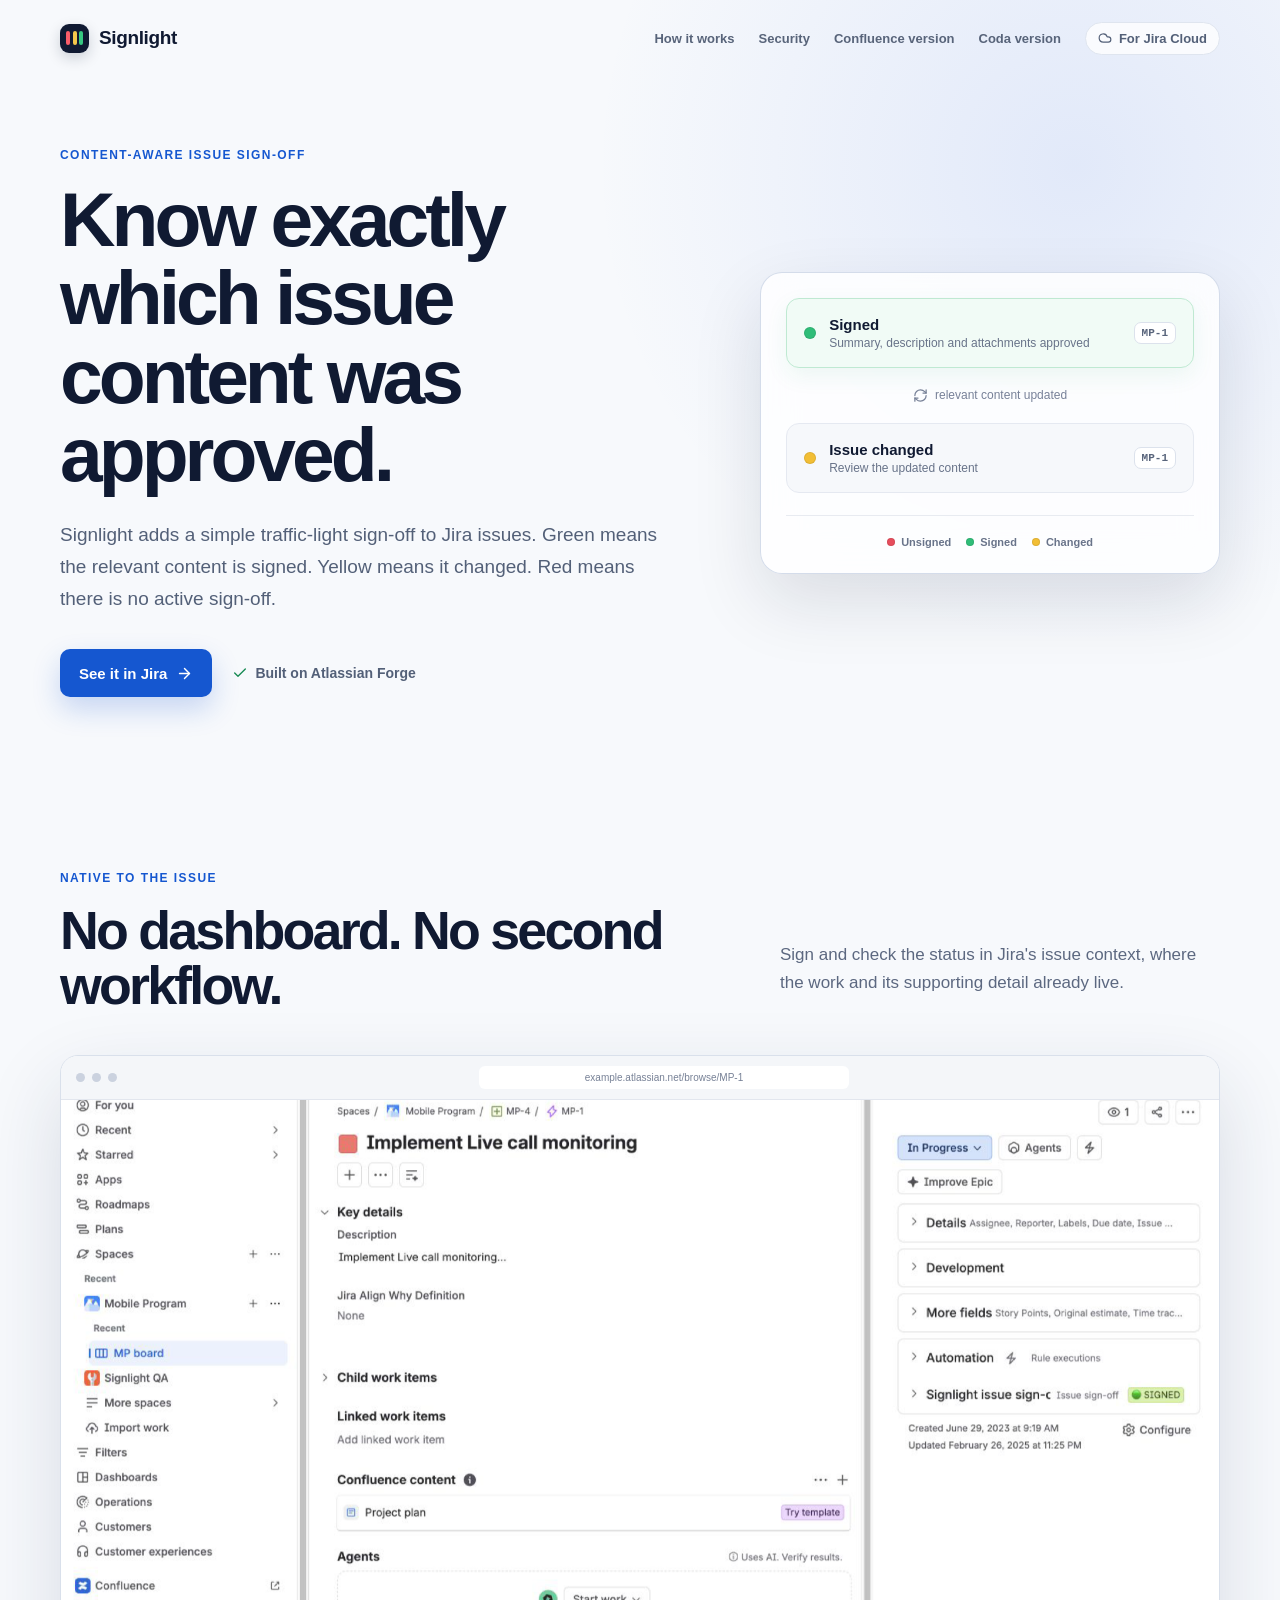
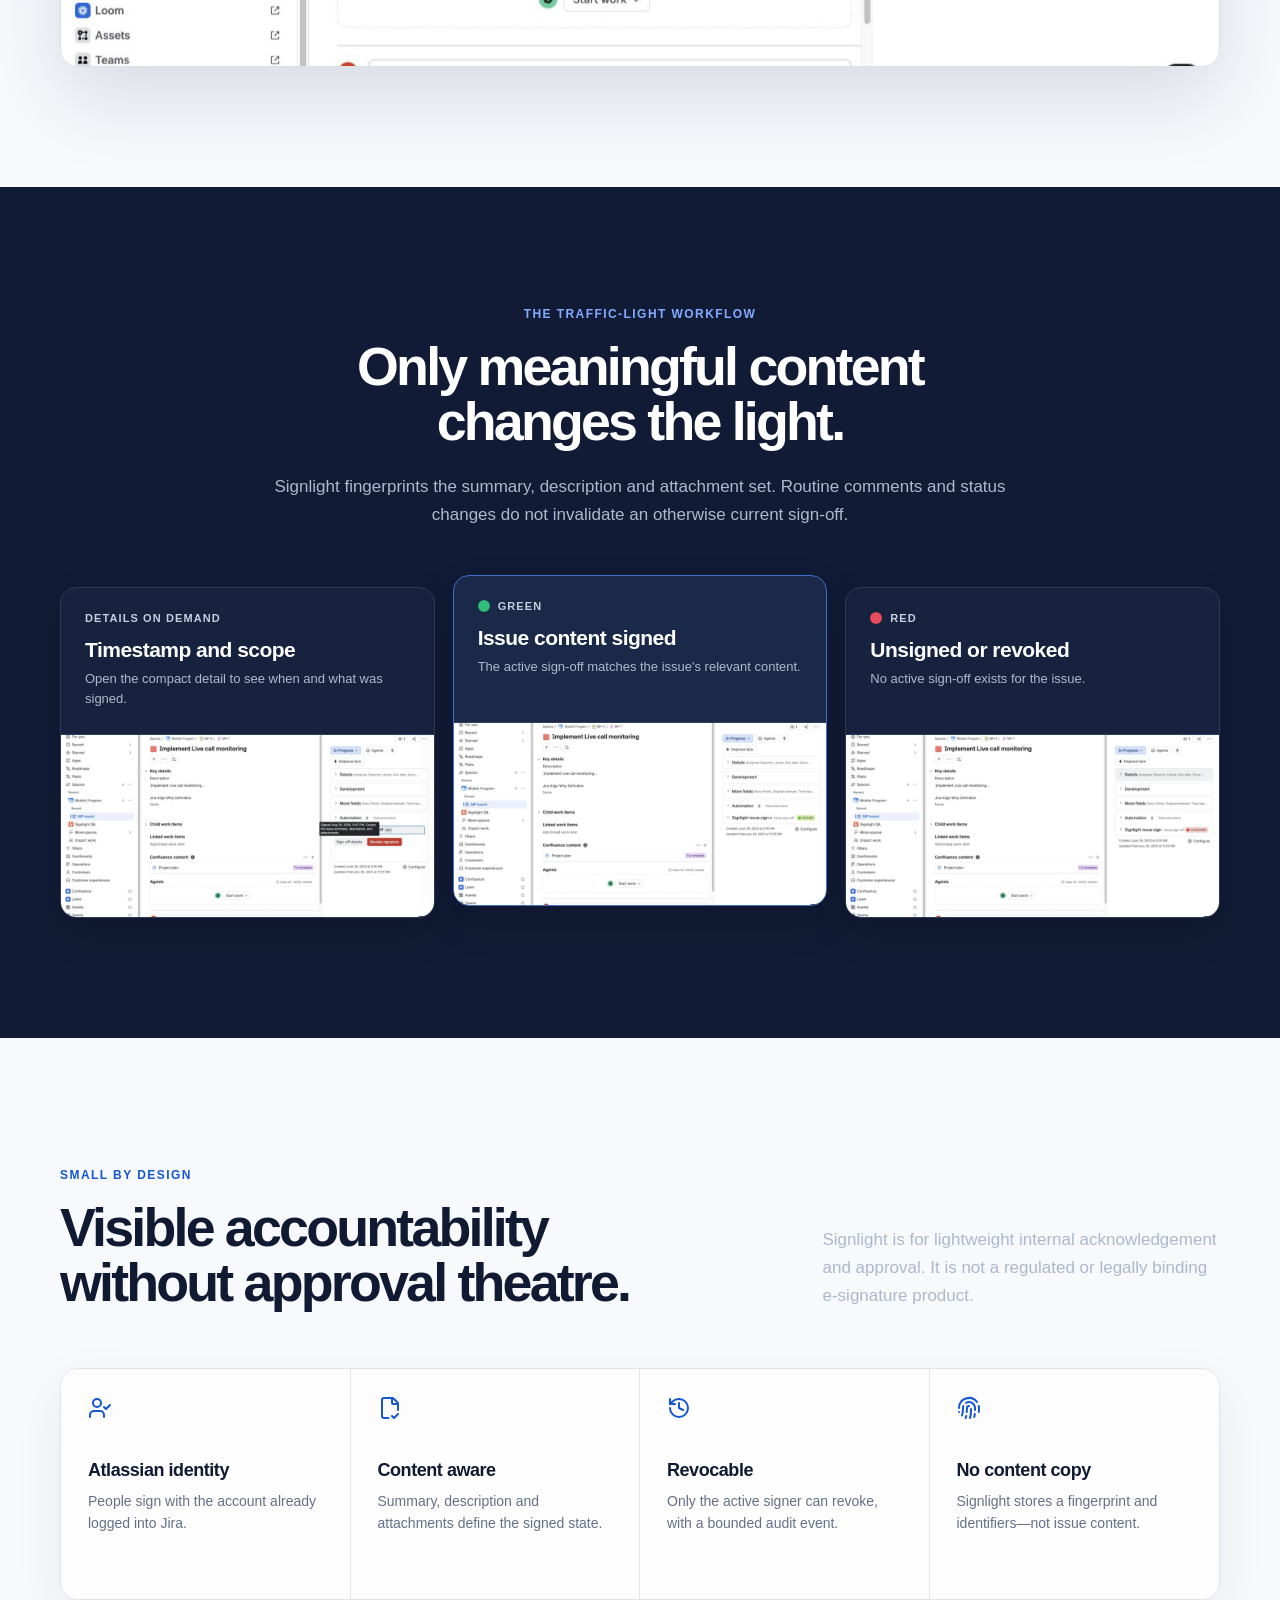
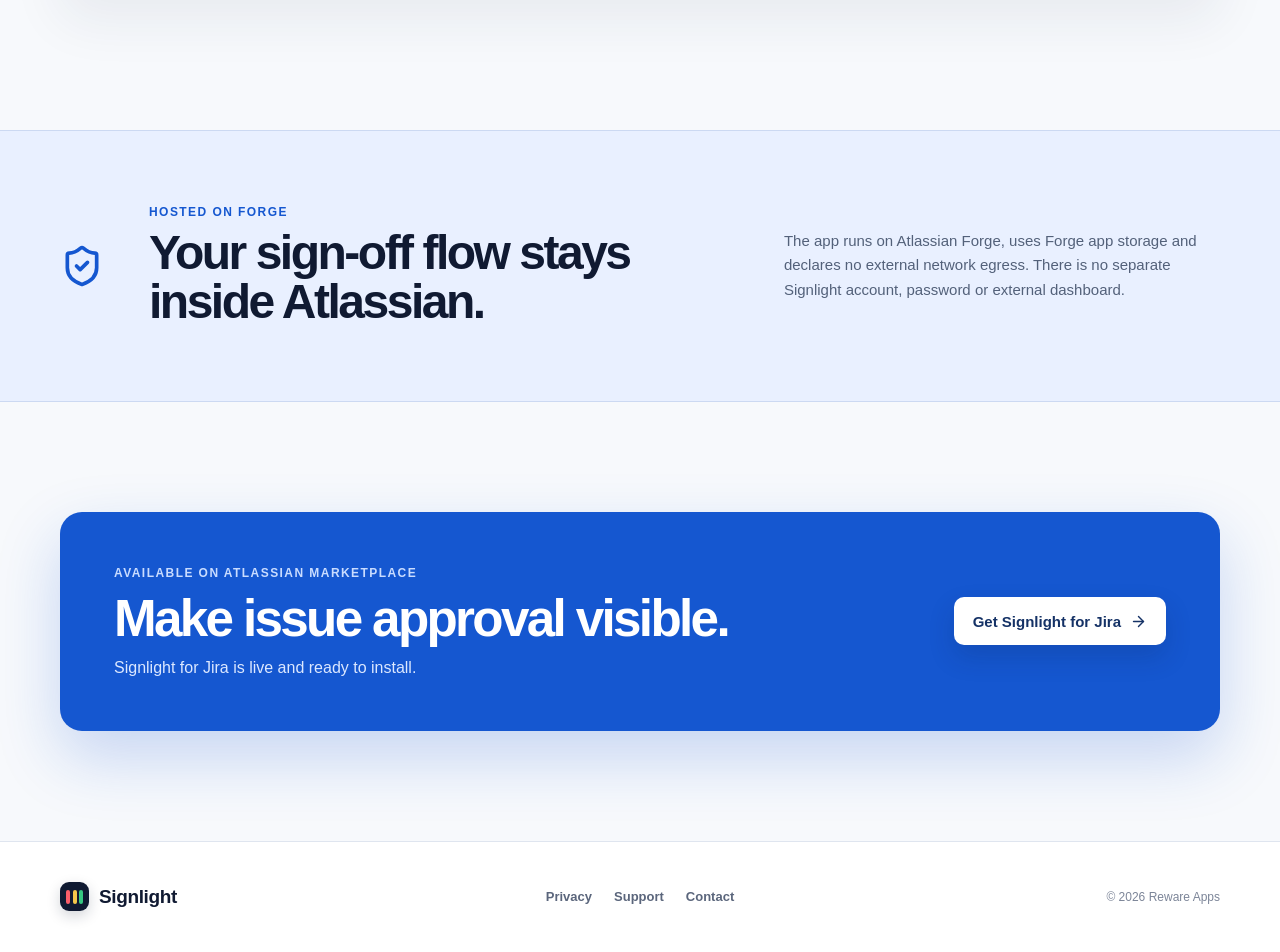
==== commit a6a1bce8: "Update Jira marketplace call to action" ====
--- a/index.html
+++ b/index.html
@@ -1,2 +1,2 @@
 <!doctype html>
-<html lang="en"><head><meta charset="utf-8"><meta name="viewport" content="width=device-width, initial-scale=1"><title>Signlight for Jira</title><meta name="description" content="Content-aware issue sign-off for Jira with clear red, yellow, and green status."><link rel="canonical" href="https://rewarestore.github.io/signlight-for-jira-docs/"><link rel="stylesheet" href="https://rewarestore.github.io/signlight-for-jira-docs/style.css?v=20260924"><link rel="icon" href="https://rewarestore.github.io/signlight-for-jira-docs/assets/favicon.svg"></head><body><link rel="preload" as="image" href="https://rewarestore.github.io/signlight-for-jira-docs/assets/jira/signlight-jira-signed.png"/><link rel="preload" as="image" href="https://rewarestore.github.io/signlight-for-jira-docs/assets/jira/signlight-jira-details.png"/><link rel="preload" as="image" href="https://rewarestore.github.io/signlight-for-jira-docs/assets/jira/signlight-jira-unsigned.png"/><main><nav class="site-nav shell" aria-label="Primary navigation"><a class="brand" href="#top" aria-label="Signlight for Jira home"><span class="brand-mark" aria-hidden="true"><span class="brand-light brand-light-red"></span><span class="brand-light brand-light-yellow"></span><span class="brand-light brand-light-green"></span></span><span>Signlight</span></a><div class="nav-side"><a href="#workflow">How it works</a><a href="#security">Security</a><a href="https://rewarestore.github.io/signlight-for-confluence-docs/">Confluence version</a><a href="https://rewarestore.github.io/signlight-for-coda-docs/">Coda version</a><span class="product-tag"><svg xmlns="http://www.w3.org/2000/svg" width="14" height="14" viewBox="0 0 24 24" fill="none" stroke="currentColor" stroke-width="2" stroke-linecap="round" stroke-linejoin="round" class="lucide lucide-cloud" aria-hidden="true"><path d="M17.5 19H9a7 7 0 1 1 6.71-9h1.79a4.5 4.5 0 1 1 0 9Z"></path></svg>For Jira Cloud</span></div></nav><section class="hero shell" id="top"><div class="hero-copy"><p class="eyebrow">Content-aware issue sign-off</p><h1>Know exactly which issue content was approved.</h1><p class="hero-lede">Signlight adds a simple traffic-light sign-off to Jira issues. Green means the relevant content is signed. Yellow means it changed. Red means there is no active sign-off.</p><div class="hero-actions"><a class="button button-primary" href="#workflow">See it in Jira<svg xmlns="http://www.w3.org/2000/svg" width="17" height="17" viewBox="0 0 24 24" fill="none" stroke="currentColor" stroke-width="2" stroke-linecap="round" stroke-linejoin="round" class="lucide lucide-arrow-right" aria-hidden="true"><path d="M5 12h14"></path><path d="m12 5 7 7-7 7"></path></svg></a><span class="quiet-proof"><svg xmlns="http://www.w3.org/2000/svg" width="16" height="16" viewBox="0 0 24 24" fill="none" stroke="currentColor" stroke-width="2" stroke-linecap="round" stroke-linejoin="round" class="lucide lucide-check" aria-hidden="true"><path d="M20 6 9 17l-5-5"></path></svg> Built on Atlassian Forge</span></div></div><div class="status-panel" aria-label="Signlight status lifecycle"><div class="status-card status-card-current"><span class="status-dot status-green"></span><div><strong>Signed</strong><span>Summary, description and attachments approved</span></div><span class="version-pill">MP-1</span></div><div class="status-connector"><svg xmlns="http://www.w3.org/2000/svg" width="15" height="15" viewBox="0 0 24 24" fill="none" stroke="currentColor" stroke-width="2" stroke-linecap="round" stroke-linejoin="round" class="lucide lucide-refresh-cw" aria-hidden="true"><path d="M3 12a9 9 0 0 1 9-9 9.75 9.75 0 0 1 6.74 2.74L21 8"></path><path d="M21 3v5h-5"></path><path d="M21 12a9 9 0 0 1-9 9 9.75 9.75 0 0 1-6.74-2.74L3 16"></path><path d="M8 16H3v5"></path></svg> relevant content updated</div><div class="status-card"><span class="status-dot status-yellow"></span><div><strong>Issue changed</strong><span>Review the updated content</span></div><span class="version-pill">MP-1</span></div><div class="status-legend"><span><i class="status-dot status-red"></i>Unsigned</span><span><i class="status-dot status-green"></i>Signed</span><span><i class="status-dot status-yellow"></i>Changed</span></div></div></section><section class="product-proof shell" id="workflow"><div class="proof-heading"><p class="eyebrow">Native to the issue</p><h2>No dashboard. No second workflow.</h2><p>Sign and check the status in Jira&#x27;s issue context, where the work and its supporting detail already live.</p></div><div class="browser-frame"><div class="browser-bar" aria-hidden="true"><span></span><span></span><span></span><div>example.atlassian.net/browse/MP-1</div></div><img src="https://rewarestore.github.io/signlight-for-jira-docs/assets/jira/signlight-jira-signed.png" alt="Jira issue showing Signlight with a green signed status" width="1840" height="900"/></div></section><section class="lifecycle-section"><div class="shell"><div class="section-heading centered"><p class="eyebrow">The traffic-light workflow</p><h2>Only meaningful content changes the light.</h2><p>Signlight fingerprints the summary, description and attachment set. Routine comments and status changes do not invalidate an otherwise current sign-off.</p></div><div class="lifecycle-grid"><article class="lifecycle-card"><div class="card-kicker">Details on demand</div><h3>Timestamp and scope</h3><p>Open the compact detail to see when and what was signed.</p><img src="https://rewarestore.github.io/signlight-for-jira-docs/assets/jira/signlight-jira-details.png" alt="Signlight sign-off details opened in a Jira issue" width="1840" height="900"/></article><article class="lifecycle-card featured"><div class="card-kicker"><i class="status-dot status-green"></i> Green</div><h3>Issue content signed</h3><p>The active sign-off matches the issue&#x27;s relevant content.</p><img src="https://rewarestore.github.io/signlight-for-jira-docs/assets/jira/signlight-jira-signed.png" alt="Green Signlight status in a Jira issue" width="1840" height="900"/></article><article class="lifecycle-card"><div class="card-kicker"><i class="status-dot status-red"></i> Red</div><h3>Unsigned or revoked</h3><p>No active sign-off exists for the issue.</p><img src="https://rewarestore.github.io/signlight-for-jira-docs/assets/jira/signlight-jira-unsigned.png" alt="Red unsigned Signlight status in a Jira issue" width="1840" height="900"/></article></div></div></section><section class="features shell" id="security"><div class="section-heading split-heading"><div><p class="eyebrow">Small by design</p><h2>Visible accountability without approval theatre.</h2></div><p>Signlight is for lightweight internal acknowledgement and approval. It is not a regulated or legally binding e-signature product.</p></div><div class="feature-grid"><article><svg xmlns="http://www.w3.org/2000/svg" width="24" height="24" viewBox="0 0 24 24" fill="none" stroke="currentColor" stroke-width="2" stroke-linecap="round" stroke-linejoin="round" class="lucide lucide-user-check" aria-hidden="true"><path d="m16 11 2 2 4-4"></path><path d="M16 21v-2a4 4 0 0 0-4-4H6a4 4 0 0 0-4 4v2"></path><circle cx="9" cy="7" r="4"></circle></svg><h3>Atlassian identity</h3><p>People sign with the account already logged into Jira.</p></article><article><svg xmlns="http://www.w3.org/2000/svg" width="24" height="24" viewBox="0 0 24 24" fill="none" stroke="currentColor" stroke-width="2" stroke-linecap="round" stroke-linejoin="round" class="lucide lucide-file-check-corner" aria-hidden="true"><path d="M10.5 22H6a2 2 0 0 1-2-2V4a2 2 0 0 1 2-2h8a2.4 2.4 0 0 1 1.706.706l3.588 3.588A2.4 2.4 0 0 1 20 8v6"></path><path d="M14 2v5a1 1 0 0 0 1 1h5"></path><path d="m14 20 2 2 4-4"></path></svg><h3>Content aware</h3><p>Summary, description and attachments define the signed state.</p></article><article><svg xmlns="http://www.w3.org/2000/svg" width="24" height="24" viewBox="0 0 24 24" fill="none" stroke="currentColor" stroke-width="2" stroke-linecap="round" stroke-linejoin="round" class="lucide lucide-rotate-ccw-clock" aria-hidden="true"><path d="M3 12a9 9 0 1 0 9-9 9.75 9.75 0 0 0-6.74 2.74L3 8"></path><path d="M3 3v5h5"></path><path d="M12 7v5l4 2"></path></svg><h3>Revocable</h3><p>Only the active signer can revoke, with a bounded audit event.</p></article><article><svg xmlns="http://www.w3.org/2000/svg" width="24" height="24" viewBox="0 0 24 24" fill="none" stroke="currentColor" stroke-width="2" stroke-linecap="round" stroke-linejoin="round" class="lucide lucide-fingerprint-pattern" aria-hidden="true"><path d="M12 10a2 2 0 0 0-2 2c0 1.02-.1 2.51-.26 4"></path><path d="M14 13.12c0 2.38 0 6.38-1 8.88"></path><path d="M17.29 21.02c.12-.6.43-2.3.5-3.02"></path><path d="M2 12a10 10 0 0 1 18-6"></path><path d="M2 16h.01"></path><path d="M21.8 16c.2-2 .131-5.354 0-6"></path><path d="M5 19.5C5.5 18 6 15 6 12a6 6 0 0 1 .34-2"></path><path d="M8.65 22c.21-.66.45-1.32.57-2"></path><path d="M9 6.8a6 6 0 0 1 9 5.2v2"></path></svg><h3>No content copy</h3><p>Signlight stores a fingerprint and identifiers—not issue content.</p></article></div></section><section class="security-band"><div class="shell security-inner"><svg xmlns="http://www.w3.org/2000/svg" width="44" height="44" viewBox="0 0 24 24" fill="none" stroke="currentColor" stroke-width="2" stroke-linecap="round" stroke-linejoin="round" class="lucide lucide-shield-check" aria-hidden="true"><path d="M20 13c0 5-3.5 7.5-7.66 8.95a1 1 0 0 1-.67-.01C7.5 20.5 4 18 4 13V6a1 1 0 0 1 1-1c2 0 4.5-1.2 6.24-2.72a1.17 1.17 0 0 1 1.52 0C14.51 3.81 17 5 19 5a1 1 0 0 1 1 1z"></path><path d="m9 12 2 2 4-4"></path></svg><div><p class="eyebrow">Hosted on Forge</p><h2>Your sign-off flow stays inside Atlassian.</h2></div><p>The app runs on Atlassian Forge, uses Forge app storage and declares no external network egress. There is no separate Signlight account, password or external dashboard.</p></div></section><section class="final-cta shell"><div><p class="eyebrow">Marketplace launch</p><h2>Make issue approval visible.</h2><p>Signlight for Jira is entering Atlassian Marketplace review.</p></div><a class="button button-light" href="mailto:support@reware.dk?subject=Signlight%20for%20Jira">Contact Reware Apps <svg xmlns="http://www.w3.org/2000/svg" width="17" height="17" viewBox="0 0 24 24" fill="none" stroke="currentColor" stroke-width="2" stroke-linecap="round" stroke-linejoin="round" class="lucide lucide-arrow-right" aria-hidden="true"><path d="M5 12h14"></path><path d="m12 5 7 7-7 7"></path></svg></a></section><footer><div class="shell footer-inner"><a class="brand" href="#top"><span class="brand-mark" aria-hidden="true"><span class="brand-light brand-light-red"></span><span class="brand-light brand-light-yellow"></span><span class="brand-light brand-light-green"></span></span><span>Signlight</span></a><div><a href="https://rewarestore.github.io/signlight-for-jira-docs/privacy/">Privacy</a><a href="https://rewarestore.github.io/signlight-for-jira-docs/support/">Support</a><a href="mailto:support@reware.dk">Contact</a></div><p>© 2026 Reware Apps</p></div></footer></main></body></html>
+<html lang="en"><head><meta charset="utf-8"><meta name="viewport" content="width=device-width, initial-scale=1"><title>Signlight for Jira</title><meta name="description" content="Content-aware issue sign-off for Jira with clear red, yellow, and green status."><link rel="canonical" href="https://rewarestore.github.io/signlight-for-jira-docs/"><link rel="stylesheet" href="https://rewarestore.github.io/signlight-for-jira-docs/style.css?v=20260924"><link rel="icon" href="https://rewarestore.github.io/signlight-for-jira-docs/assets/favicon.svg"></head><body><link rel="preload" as="image" href="https://rewarestore.github.io/signlight-for-jira-docs/assets/jira/signlight-jira-signed.png"/><link rel="preload" as="image" href="https://rewarestore.github.io/signlight-for-jira-docs/assets/jira/signlight-jira-details.png"/><link rel="preload" as="image" href="https://rewarestore.github.io/signlight-for-jira-docs/assets/jira/signlight-jira-unsigned.png"/><main><nav class="site-nav shell" aria-label="Primary navigation"><a class="brand" href="#top" aria-label="Signlight for Jira home"><span class="brand-mark" aria-hidden="true"><span class="brand-light brand-light-red"></span><span class="brand-light brand-light-yellow"></span><span class="brand-light brand-light-green"></span></span><span>Signlight</span></a><div class="nav-side"><a href="#workflow">How it works</a><a href="#security">Security</a><a href="https://rewarestore.github.io/signlight-for-confluence-docs/">Confluence version</a><a href="https://rewarestore.github.io/signlight-for-coda-docs/">Coda version</a><span class="product-tag"><svg xmlns="http://www.w3.org/2000/svg" width="14" height="14" viewBox="0 0 24 24" fill="none" stroke="currentColor" stroke-width="2" stroke-linecap="round" stroke-linejoin="round" class="lucide lucide-cloud" aria-hidden="true"><path d="M17.5 19H9a7 7 0 1 1 6.71-9h1.79a4.5 4.5 0 1 1 0 9Z"></path></svg>For Jira Cloud</span></div></nav><section class="hero shell" id="top"><div class="hero-copy"><p class="eyebrow">Content-aware issue sign-off</p><h1>Know exactly which issue content was approved.</h1><p class="hero-lede">Signlight adds a simple traffic-light sign-off to Jira issues. Green means the relevant content is signed. Yellow means it changed. Red means there is no active sign-off.</p><div class="hero-actions"><a class="button button-primary" href="#workflow">See it in Jira<svg xmlns="http://www.w3.org/2000/svg" width="17" height="17" viewBox="0 0 24 24" fill="none" stroke="currentColor" stroke-width="2" stroke-linecap="round" stroke-linejoin="round" class="lucide lucide-arrow-right" aria-hidden="true"><path d="M5 12h14"></path><path d="m12 5 7 7-7 7"></path></svg></a><span class="quiet-proof"><svg xmlns="http://www.w3.org/2000/svg" width="16" height="16" viewBox="0 0 24 24" fill="none" stroke="currentColor" stroke-width="2" stroke-linecap="round" stroke-linejoin="round" class="lucide lucide-check" aria-hidden="true"><path d="M20 6 9 17l-5-5"></path></svg> Built on Atlassian Forge</span></div></div><div class="status-panel" aria-label="Signlight status lifecycle"><div class="status-card status-card-current"><span class="status-dot status-green"></span><div><strong>Signed</strong><span>Summary, description and attachments approved</span></div><span class="version-pill">MP-1</span></div><div class="status-connector"><svg xmlns="http://www.w3.org/2000/svg" width="15" height="15" viewBox="0 0 24 24" fill="none" stroke="currentColor" stroke-width="2" stroke-linecap="round" stroke-linejoin="round" class="lucide lucide-refresh-cw" aria-hidden="true"><path d="M3 12a9 9 0 0 1 9-9 9.75 9.75 0 0 1 6.74 2.74L21 8"></path><path d="M21 3v5h-5"></path><path d="M21 12a9 9 0 0 1-9 9 9.75 9.75 0 0 1-6.74-2.74L3 16"></path><path d="M8 16H3v5"></path></svg> relevant content updated</div><div class="status-card"><span class="status-dot status-yellow"></span><div><strong>Issue changed</strong><span>Review the updated content</span></div><span class="version-pill">MP-1</span></div><div class="status-legend"><span><i class="status-dot status-red"></i>Unsigned</span><span><i class="status-dot status-green"></i>Signed</span><span><i class="status-dot status-yellow"></i>Changed</span></div></div></section><section class="product-proof shell" id="workflow"><div class="proof-heading"><p class="eyebrow">Native to the issue</p><h2>No dashboard. No second workflow.</h2><p>Sign and check the status in Jira&#x27;s issue context, where the work and its supporting detail already live.</p></div><div class="browser-frame"><div class="browser-bar" aria-hidden="true"><span></span><span></span><span></span><div>example.atlassian.net/browse/MP-1</div></div><img src="https://rewarestore.github.io/signlight-for-jira-docs/assets/jira/signlight-jira-signed.png" alt="Jira issue showing Signlight with a green signed status" width="1840" height="900"/></div></section><section class="lifecycle-section"><div class="shell"><div class="section-heading centered"><p class="eyebrow">The traffic-light workflow</p><h2>Only meaningful content changes the light.</h2><p>Signlight fingerprints the summary, description and attachment set. Routine comments and status changes do not invalidate an otherwise current sign-off.</p></div><div class="lifecycle-grid"><article class="lifecycle-card"><div class="card-kicker">Details on demand</div><h3>Timestamp and scope</h3><p>Open the compact detail to see when and what was signed.</p><img src="https://rewarestore.github.io/signlight-for-jira-docs/assets/jira/signlight-jira-details.png" alt="Signlight sign-off details opened in a Jira issue" width="1840" height="900"/></article><article class="lifecycle-card featured"><div class="card-kicker"><i class="status-dot status-green"></i> Green</div><h3>Issue content signed</h3><p>The active sign-off matches the issue&#x27;s relevant content.</p><img src="https://rewarestore.github.io/signlight-for-jira-docs/assets/jira/signlight-jira-signed.png" alt="Green Signlight status in a Jira issue" width="1840" height="900"/></article><article class="lifecycle-card"><div class="card-kicker"><i class="status-dot status-red"></i> Red</div><h3>Unsigned or revoked</h3><p>No active sign-off exists for the issue.</p><img src="https://rewarestore.github.io/signlight-for-jira-docs/assets/jira/signlight-jira-unsigned.png" alt="Red unsigned Signlight status in a Jira issue" width="1840" height="900"/></article></div></div></section><section class="features shell" id="security"><div class="section-heading split-heading"><div><p class="eyebrow">Small by design</p><h2>Visible accountability without approval theatre.</h2></div><p>Signlight is for lightweight internal acknowledgement and approval. It is not a regulated or legally binding e-signature product.</p></div><div class="feature-grid"><article><svg xmlns="http://www.w3.org/2000/svg" width="24" height="24" viewBox="0 0 24 24" fill="none" stroke="currentColor" stroke-width="2" stroke-linecap="round" stroke-linejoin="round" class="lucide lucide-user-check" aria-hidden="true"><path d="m16 11 2 2 4-4"></path><path d="M16 21v-2a4 4 0 0 0-4-4H6a4 4 0 0 0-4 4v2"></path><circle cx="9" cy="7" r="4"></circle></svg><h3>Atlassian identity</h3><p>People sign with the account already logged into Jira.</p></article><article><svg xmlns="http://www.w3.org/2000/svg" width="24" height="24" viewBox="0 0 24 24" fill="none" stroke="currentColor" stroke-width="2" stroke-linecap="round" stroke-linejoin="round" class="lucide lucide-file-check-corner" aria-hidden="true"><path d="M10.5 22H6a2 2 0 0 1-2-2V4a2 2 0 0 1 2-2h8a2.4 2.4 0 0 1 1.706.706l3.588 3.588A2.4 2.4 0 0 1 20 8v6"></path><path d="M14 2v5a1 1 0 0 0 1 1h5"></path><path d="m14 20 2 2 4-4"></path></svg><h3>Content aware</h3><p>Summary, description and attachments define the signed state.</p></article><article><svg xmlns="http://www.w3.org/2000/svg" width="24" height="24" viewBox="0 0 24 24" fill="none" stroke="currentColor" stroke-width="2" stroke-linecap="round" stroke-linejoin="round" class="lucide lucide-rotate-ccw-clock" aria-hidden="true"><path d="M3 12a9 9 0 1 0 9-9 9.75 9.75 0 0 0-6.74 2.74L3 8"></path><path d="M3 3v5h5"></path><path d="M12 7v5l4 2"></path></svg><h3>Revocable</h3><p>Only the active signer can revoke, with a bounded audit event.</p></article><article><svg xmlns="http://www.w3.org/2000/svg" width="24" height="24" viewBox="0 0 24 24" fill="none" stroke="currentColor" stroke-width="2" stroke-linecap="round" stroke-linejoin="round" class="lucide lucide-fingerprint-pattern" aria-hidden="true"><path d="M12 10a2 2 0 0 0-2 2c0 1.02-.1 2.51-.26 4"></path><path d="M14 13.12c0 2.38 0 6.38-1 8.88"></path><path d="M17.29 21.02c.12-.6.43-2.3.5-3.02"></path><path d="M2 12a10 10 0 0 1 18-6"></path><path d="M2 16h.01"></path><path d="M21.8 16c.2-2 .131-5.354 0-6"></path><path d="M5 19.5C5.5 18 6 15 6 12a6 6 0 0 1 .34-2"></path><path d="M8.65 22c.21-.66.45-1.32.57-2"></path><path d="M9 6.8a6 6 0 0 1 9 5.2v2"></path></svg><h3>No content copy</h3><p>Signlight stores a fingerprint and identifiers—not issue content.</p></article></div></section><section class="security-band"><div class="shell security-inner"><svg xmlns="http://www.w3.org/2000/svg" width="44" height="44" viewBox="0 0 24 24" fill="none" stroke="currentColor" stroke-width="2" stroke-linecap="round" stroke-linejoin="round" class="lucide lucide-shield-check" aria-hidden="true"><path d="M20 13c0 5-3.5 7.5-7.66 8.95a1 1 0 0 1-.67-.01C7.5 20.5 4 18 4 13V6a1 1 0 0 1 1-1c2 0 4.5-1.2 6.24-2.72a1.17 1.17 0 0 1 1.52 0C14.51 3.81 17 5 19 5a1 1 0 0 1 1 1z"></path><path d="m9 12 2 2 4-4"></path></svg><div><p class="eyebrow">Hosted on Forge</p><h2>Your sign-off flow stays inside Atlassian.</h2></div><p>The app runs on Atlassian Forge, uses Forge app storage and declares no external network egress. There is no separate Signlight account, password or external dashboard.</p></div></section><section class="final-cta shell"><div><p class="eyebrow">Available on Atlassian Marketplace</p><h2>Make issue approval visible.</h2><p>Signlight for Jira is live and ready to install.</p></div><a class="button button-light" href="https://marketplace.atlassian.com/apps/1866813187/signlight-for-jira">Get Signlight for Jira <svg xmlns="http://www.w3.org/2000/svg" width="17" height="17" viewBox="0 0 24 24" fill="none" stroke="currentColor" stroke-width="2" stroke-linecap="round" stroke-linejoin="round" class="lucide lucide-arrow-right" aria-hidden="true"><path d="M5 12h14"></path><path d="m12 5 7 7-7 7"></path></svg></a></section><footer><div class="shell footer-inner"><a class="brand" href="#top"><span class="brand-mark" aria-hidden="true"><span class="brand-light brand-light-red"></span><span class="brand-light brand-light-yellow"></span><span class="brand-light brand-light-green"></span></span><span>Signlight</span></a><div><a href="https://rewarestore.github.io/signlight-for-jira-docs/privacy/">Privacy</a><a href="https://rewarestore.github.io/signlight-for-jira-docs/support/">Support</a><a href="mailto:support@reware.dk">Contact</a></div><p>© 2026 Reware Apps</p></div></footer></main></body></html>
